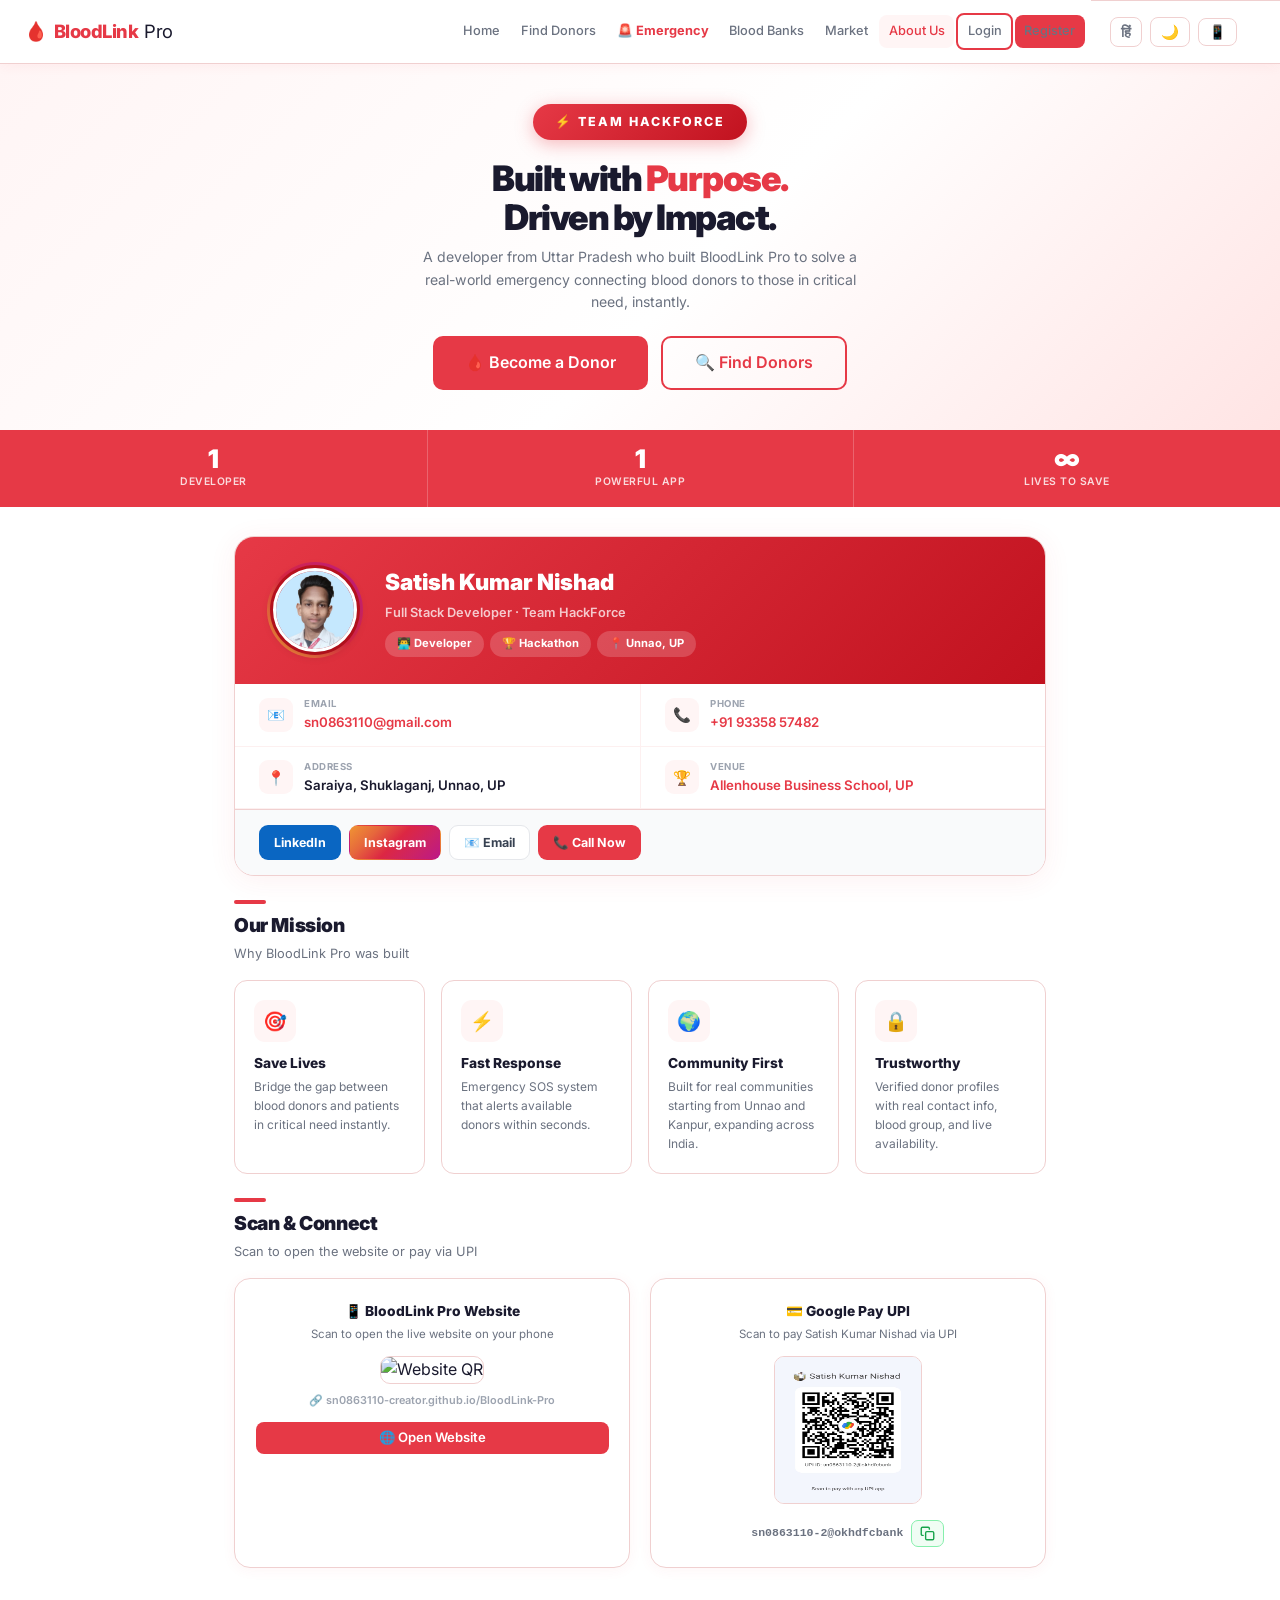
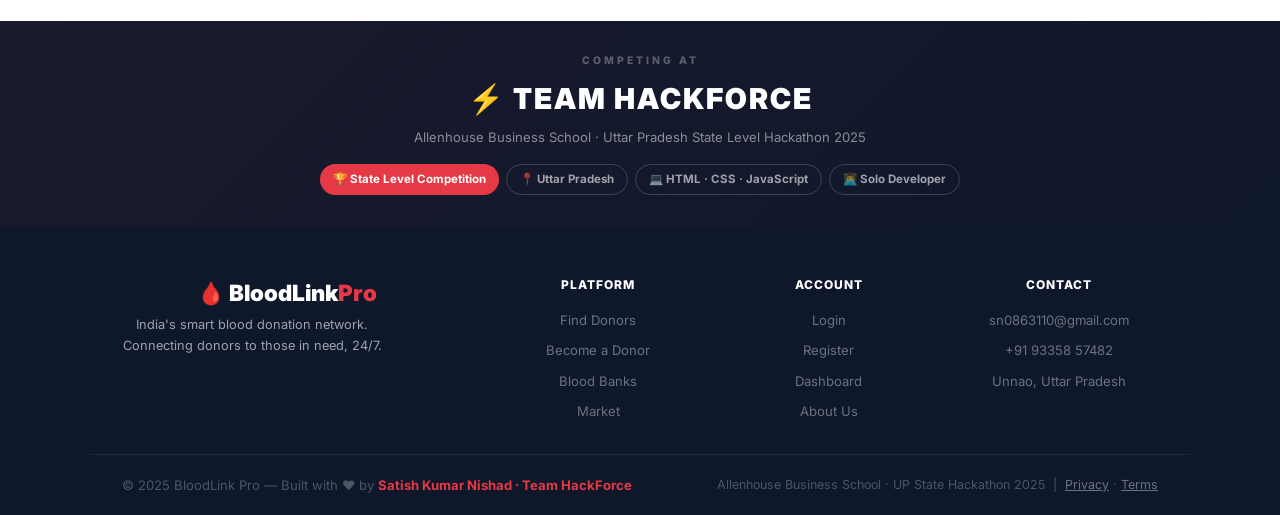
==== about.html @ 8fc10310 "Add files via upload" ====
﻿<!DOCTYPE html>
<html lang="en">
<head>
  <meta charset="UTF-8" />
  <meta name="viewport" content="width=device-width, initial-scale=1.0" />
  <title>About Us — BloodLink Pro | Team HackForce | Satish Kumar Nishad</title>
  <meta name="description" content="BloodLink Pro built by Satish Kumar Nishad, Team HackForce for Allenhouse Business School UP State Level Hackathon 2025. Blood donation app from Unnao, Uttar Pradesh." />
  <meta name="keywords" content="BloodLink Pro about, Satish Kumar Nishad, Team HackForce, Allenhouse hackathon, blood donation app UP, Unnao developer" />
  <meta name="robots" content="index, follow" />
  <link rel="canonical" href="https://sn0863110-creator.github.io/BloodLink-Pro/about.html" />
  <link rel="icon" href="data:image/svg+xml,<svg xmlns='http://www.w3.org/2000/svg' viewBox='0 0 100 100'><text y='.9em' font-size='90'>🩸</text></svg>" />
  <link rel="stylesheet" href="style.css" />
  <link rel="manifest" href="manifest.json" />
  <link rel="apple-touch-icon" href="icon-192.svg" />
  <meta name="theme-color" content="#e63946" />
  <meta name="apple-mobile-web-app-capable" content="yes" />
  <meta name="apple-mobile-web-app-status-bar-style" content="black-translucent" />
  <meta name="apple-mobile-web-app-title" content="BloodLink Pro" />
  <link href="https://fonts.googleapis.com/css2?family=Inter:wght@400;500;600;700;800;900&display=swap" rel="stylesheet" />
  <style>
    .ab-hero{background:linear-gradient(135deg,#fff5f5 0%,#fff 55%,#ffe4e4 100%);padding:2.5rem 2rem;text-align:center;}
    .hf-chip{display:inline-flex;align-items:center;gap:7px;background:linear-gradient(135deg,#e63946,#c1121f);color:#fff;padding:8px 22px;border-radius:30px;font-size:0.78rem;font-weight:800;letter-spacing:2px;text-transform:uppercase;margin-bottom:1.2rem;box-shadow:0 4px 18px rgba(230,57,70,0.35);}
    .ab-hero h1{font-size:2.2rem;font-weight:900;color:#1a1a2e;letter-spacing:-1.5px;line-height:1.1;margin-bottom:0.6rem;}
    .ab-hero h1 span{color:#e63946;}
    .ab-hero .sub{color:#6b7280;font-size:0.88rem;max-width:460px;margin:0 auto 1.4rem;line-height:1.6;}
    .hero-btns{display:flex;gap:0.8rem;justify-content:center;flex-wrap:wrap;}
    .stats-bar{background:#e63946;display:grid;grid-template-columns:repeat(3,1fr);}
    .sb-item{padding:1rem;text-align:center;color:#fff;}
    .sb-item .n{font-size:1.6rem;font-weight:900;line-height:1;}
    .sb-item .l{font-size:0.65rem;opacity:0.82;font-weight:600;margin-top:3px;text-transform:uppercase;letter-spacing:0.5px;}
    .sb-item+.sb-item{border-left:1px solid rgba(255,255,255,0.22);}
    .page-wrap{max-width:860px;margin:0 auto;padding:1.8rem 1.5rem;}
    .profile-card{background:#fff;border-radius:20px;border:1.5px solid #f0d0d0;box-shadow:0 4px 28px rgba(230,57,70,0.07);overflow:hidden;margin-bottom:1.5rem;}
    .pc-top{background:linear-gradient(135deg,#e63946,#c1121f);padding:1.6rem 2rem;display:flex;align-items:center;gap:1.4rem;flex-wrap:wrap;}
    .pc-avatar-wrap{position:relative;flex-shrink:0;cursor:pointer;width:96px;height:96px;display:flex;align-items:center;justify-content:center;}
    .insta-ring{position:absolute;inset:0;border-radius:50%;background:linear-gradient(45deg,#f09433,#e6683c,#dc2743,#cc2366,#bc1888);}
    .insta-ring-inner{position:absolute;inset:3px;border-radius:50%;background:#c1121f;}
    .pc-avatar-wrap:hover .insta-ring{animation:ring-spin 1.2s linear infinite;}
    @keyframes ring-spin{to{transform:rotate(360deg);}}
    .pc-avatar{width:84px;height:84px;border-radius:50%;overflow:hidden;border:3px solid #fff;background:rgba(255,255,255,0.2);box-shadow:0 2px 12px rgba(0,0,0,0.2);position:relative;z-index:1;}
    .pc-avatar img{width:100%;height:100%;object-fit:cover;object-position:top center;display:block;}
    .pc-init{width:100%;height:100%;display:flex;align-items:center;justify-content:center;font-size:2.2rem;font-weight:900;color:#e63946;background:#fff;}
    .pc-name{font-size:1.4rem;font-weight:900;color:#fff;margin-bottom:3px;}
    .pc-role{font-size:0.8rem;color:rgba(255,255,255,0.75);font-weight:600;margin-bottom:8px;}
    .pc-tags{display:flex;gap:6px;flex-wrap:wrap;}
    .pc-tag{background:rgba(255,255,255,0.18);color:#fff;padding:4px 12px;border-radius:20px;font-size:0.7rem;font-weight:700;}
    .contacts-grid{display:grid;grid-template-columns:1fr 1fr;}
    .ci{display:flex;align-items:center;gap:11px;padding:12px 1.5rem;border-bottom:1px solid #fdf0f0;}
    .ci:nth-child(even){border-left:1px solid #fdf0f0;}
    .ci-icon{width:34px;height:34px;border-radius:9px;background:#fff5f5;display:flex;align-items:center;justify-content:center;font-size:0.9rem;flex-shrink:0;}
    .ci .lbl{font-size:0.6rem;color:#9ca3af;font-weight:700;text-transform:uppercase;letter-spacing:0.5px;margin-bottom:1px;}
    .ci .val{font-size:0.83rem;color:#1a1a2e;font-weight:600;}
    .ci .val a{color:#e63946;text-decoration:none;}
    .social-row{padding:0.9rem 1.5rem;background:#f9fafb;border-top:1px solid #f0d0d0;display:flex;gap:8px;flex-wrap:wrap;align-items:center;}
    .sb{display:inline-flex;align-items:center;gap:6px;padding:7px 14px;border-radius:9px;font-size:0.78rem;font-weight:700;text-decoration:none;transition:0.18s;border:1.5px solid transparent;}
    .sb-li{background:#0a66c2;color:#fff;}.sb-ig{background:linear-gradient(135deg,#f09433,#e6683c,#dc2743,#cc2366,#bc1888);color:#fff;}
    .sb-em{background:#fff;color:#374151;border-color:#e5e7eb;}.sb-ph{background:#e63946;color:#fff;}
    .sec-head{margin-bottom:1rem;}.sec-head h2{font-size:1.2rem;font-weight:900;letter-spacing:-0.4px;margin-bottom:3px;}.sec-head p{font-size:0.8rem;color:#6b7280;}
    .red-bar{width:32px;height:4px;background:#e63946;border-radius:2px;margin-bottom:6px;}
    .mission-grid{display:grid;grid-template-columns:repeat(auto-fit,minmax(185px,1fr));gap:1rem;margin-bottom:1.5rem;}
    .mc{background:#fff;border-radius:13px;padding:1.2rem;border:1.5px solid #f0d0d0;transition:0.2s;}
    .mc:hover{border-color:#e63946;transform:translateY(-3px);box-shadow:0 6px 22px rgba(230,57,70,0.1);}
    .mc .mi{width:42px;height:42px;border-radius:11px;background:#fff5f5;display:flex;align-items:center;justify-content:center;font-size:1.2rem;margin-bottom:0.6rem;}
    .mc h3{font-size:0.86rem;font-weight:800;margin-bottom:3px;}.mc p{font-size:0.75rem;color:#6b7280;line-height:1.6;}
    .qr-grid{display:grid;grid-template-columns:1fr 1fr;gap:1.2rem;margin-bottom:1.5rem;}
    .qr-card{background:#fff;border-radius:16px;padding:1.3rem;border:1.5px solid #f0d0d0;text-align:center;box-shadow:0 2px 14px rgba(230,57,70,0.05);}
    .qr-card h3{font-size:0.86rem;font-weight:800;margin-bottom:3px;color:#1a1a2e;}.qr-card p{font-size:0.72rem;color:#6b7280;margin-bottom:0.8rem;}
    .qr-img{width:148px;height:148px;border-radius:10px;border:1px solid #f0d0d0;cursor:zoom-in;transition:transform 0.18s;}
    .qr-img:hover{transform:scale(1.06);}
    .qr-upi{margin-top:0.5rem;font-size:0.68rem;color:#9ca3af;font-weight:600;}
    .upi-copy-row{display:flex;align-items:center;gap:8px;justify-content:center;margin-top:8px;}
    .upi-id-text{font-size:0.72rem;color:#6b7280;font-weight:600;font-family:monospace;}
    .upi-copy-btn{display:inline-flex;align-items:center;justify-content:center;padding:5px 8px;background:#f0fdf4;border:1.5px solid #86efac;border-radius:7px;cursor:pointer;transition:0.18s;color:#16a34a;}
    .upi-copy-btn.copied{background:#dcfce7;border-color:#16a34a;}
    .hack-banner{background:linear-gradient(135deg,#1a1a2e,#0f172a);padding:2rem 1.5rem;text-align:center;}
    .hack-banner .hb-label{font-size:0.65rem;font-weight:800;letter-spacing:3px;color:rgba(255,255,255,0.3);text-transform:uppercase;margin-bottom:0.4rem;}
    .hack-banner h2{font-size:1.8rem;font-weight:900;color:#fff;letter-spacing:2px;margin-bottom:0.3rem;}
    .hack-banner .venue{font-size:0.82rem;color:rgba(255,255,255,0.5);margin-bottom:1rem;}
    .hack-pills{display:flex;gap:7px;justify-content:center;flex-wrap:wrap;}
    .hp{display:inline-flex;align-items:center;gap:5px;padding:5px 13px;border-radius:20px;font-size:0.72rem;font-weight:700;}
    .hp-red{background:#e63946;color:#fff;}.hp-out{background:transparent;color:rgba(255,255,255,0.6);border:1.5px solid rgba(255,255,255,0.18);}
    #story-viewer,#qr-viewer{position:fixed;inset:0;z-index:99999;background:rgba(0,0,0,0.94);display:none;flex-direction:column;align-items:center;justify-content:center;}
    #story-viewer.open,#qr-viewer.open{display:flex;animation:sv-in 0.22s ease;}
    @keyframes sv-in{from{opacity:0;transform:scale(0.9);}to{opacity:1;transform:scale(1);}}
    .sv-header{position:absolute;top:0;left:0;right:0;padding:14px 18px;display:flex;align-items:center;gap:10px;background:linear-gradient(to bottom,rgba(0,0,0,0.75),transparent);}
    .sv-prog-bar{position:absolute;top:0;left:0;right:0;height:3px;background:rgba(255,255,255,0.25);}
    .sv-prog-fill{height:100%;background:#fff;animation:sv-prog 5s linear forwards;}
    @keyframes sv-prog{from{width:0}to{width:100%}}
    .sv-mini-av{width:34px;height:34px;border-radius:50%;overflow:hidden;border:2px solid #fff;flex-shrink:0;}
    .sv-mini-av img{width:100%;height:100%;object-fit:cover;object-position:top center;}
    .sv-info .sv-uname{color:#fff;font-size:0.88rem;font-weight:700;}.sv-info .sv-time{color:rgba(255,255,255,0.5);font-size:0.7rem;}
    .sv-close{margin-left:auto;background:none;border:none;color:#fff;font-size:1.5rem;cursor:pointer;opacity:0.75;line-height:1;}
    .sv-photo{max-width:min(400px,88vw);max-height:70vh;border-radius:16px;object-fit:contain;box-shadow:0 20px 80px rgba(0,0,0,0.6);display:block;}
    .sv-footer{margin-top:14px;display:flex;gap:8px;flex-wrap:wrap;justify-content:center;}
    .sv-pill{background:rgba(255,255,255,0.1);color:#fff;padding:6px 14px;border-radius:20px;font-size:0.75rem;font-weight:600;border:1px solid rgba(255,255,255,0.18);}
    .qr-viewer-box{background:#fff;border-radius:20px;padding:1.6rem;text-align:center;box-shadow:0 20px 80px rgba(0,0,0,0.5);}
    .qr-viewer-box img{width:min(280px,80vw);height:min(280px,80vw);border-radius:12px;display:block;}
    .qr-viewer-title{font-size:0.95rem;font-weight:800;color:#1a1a2e;margin-bottom:0.9rem;}
    .qr-viewer-hint{color:rgba(255,255,255,0.4);font-size:0.75rem;margin-top:12px;}
    @media(max-width:580px){
      .ab-hero h1{font-size:1.7rem;}.contacts-grid{grid-template-columns:1fr;}.ci:nth-child(even){border-left:none;}
      .qr-grid{grid-template-columns:1fr;}.pc-top{flex-direction:column;text-align:center;}.pc-tags{justify-content:center;}
      .stats-bar{grid-template-columns:1fr;}.sb-item+.sb-item{border-left:none;border-top:1px solid rgba(255,255,255,0.2);}
      .page-wrap{padding:1.2rem 1rem;}
    }
  </style>
  <!-- Firebase Compat SDK -->
  <script src="https://www.gstatic.com/firebasejs/9.23.0/firebase-app-compat.js"></script>
  <script src="https://www.gstatic.com/firebasejs/9.23.0/firebase-auth-compat.js"></script>
  <script src="https://www.gstatic.com/firebasejs/9.23.0/firebase-firestore-compat.js"></script>
  <script src="firebase-config.js"></script>
</head>
<body data-page="about">
<nav class="navbar">
  <a href="index.html" class="nav-brand"><span class="drop-icon">🩸</span> BloodLink<span style="color:#1a1a2e;font-weight:400">Pro</span></a>
  <div class="nav-links" id="nav-links">
    <a href="index.html">Home</a><a href="search.html">Find Donors</a><a href="emergency.html" style="color:#e63946;font-weight:700;">🚨 Emergency</a><a href="banks.html">Blood Banks</a><a href="pricing.html">Market</a><a href="about.html" class="active">About Us</a>
    <span id="nav-user" style="display:none;"></span>
    <a href="dashboard.html" id="nav-dashboard" class="btn btn-ghost btn-sm" style="display:none;">Dashboard</a>
    <a href="profile.html" id="nav-profile" class="btn btn-ghost btn-sm" style="display:none;">👤 Profile</a>
    <a href="login.html" id="nav-login" class="btn btn-outline btn-sm">Login</a>
    <a href="register.html" id="nav-register" class="btn btn-primary btn-sm">Register</a>
    <button id="nav-logout" class="btn btn-ghost btn-sm" style="display:none;">Logout</button>
  </div>
  <div class="nav-util-row">
    <button id="lang-toggle" onclick="toggleLanguage()" title="Switch Language">हिं</button>
    <button id="dark-toggle" onclick="toggleDarkMode()" title="Dark Mode">🌙</button>
    <button onclick="showQRCode()" title="QR Code" class="nav-qr-btn">📱</button>
  </div>
  <button class="nav-toggle" id="nav-toggle" type="button" aria-label="Open navigation menu"><span></span><span></span><span></span></button>
</nav>
<div class="ab-hero">
  <div class="hf-chip">&#x26A1; TEAM HACKFORCE</div>
  <h1>Built with <span>Purpose.</span><br>Driven by Impact.</h1>
  <p class="sub">A developer from Uttar Pradesh who built BloodLink Pro to solve a real-world emergency connecting blood donors to those in critical need, instantly.</p>
  <div class="hero-btns">
    <a href="donor.html" class="btn btn-primary btn-lg">&#x1FA78; Become a Donor</a>
    <a href="search.html" class="btn btn-outline btn-lg">&#x1F50D; Find Donors</a>
  </div>
</div>
<div class="stats-bar">
  <div class="sb-item"><div class="n">1</div><div class="l">Developer</div></div>
  <div class="sb-item"><div class="n">1</div><div class="l">Powerful App</div></div>
  <div class="sb-item"><div class="n">&#x221E;</div><div class="l">Lives to Save</div></div>
</div>
<div class="page-wrap">
  <div class="profile-card">
    <div class="pc-top">
      <div class="pc-avatar-wrap" onclick="openStory()" title="Tap to view photo">
        <div class="insta-ring"><div class="insta-ring-inner"></div></div>
        <div class="pc-avatar">
          <img src="satish.jpg" alt="Satish" onerror="this.style.display='none';document.getElementById('pc-init').style.display='flex';" />
          <div class="pc-init" id="pc-init" style="display:none;">S</div>
        </div>
      </div>
      <div>
        <div class="pc-name">Satish Kumar Nishad</div>
        <div class="pc-role">Full Stack Developer &middot; Team HackForce</div>
        <div class="pc-tags">
          <span class="pc-tag">&#x1F468;&#x200D;&#x1F4BB; Developer</span>
          <span class="pc-tag">&#x1F3C6; Hackathon</span>
          <span class="pc-tag">&#x1F4CD; Unnao, UP</span>
        </div>
      </div>
    </div>
    <div class="contacts-grid">
      <div class="ci"><div class="ci-icon">&#x1F4E7;</div><div><div class="lbl">Email</div><div class="val"><a href="mailto:sn0863110@gmail.com">sn0863110@gmail.com</a></div></div></div>
      <div class="ci"><div class="ci-icon">&#x1F4DE;</div><div><div class="lbl">Phone</div><div class="val"><a href="tel:+919335857482">+91 93358 57482</a></div></div></div>
      <div class="ci"><div class="ci-icon">&#x1F4CD;</div><div><div class="lbl">Address</div><div class="val">Saraiya, Shuklaganj, Unnao, UP</div></div></div>
      <div class="ci"><div class="ci-icon">&#x1F3C6;</div><div><div class="lbl">Venue</div><div class="val" style="color:#e63946;">Allenhouse Business School, UP</div></div></div>
    </div>
    <div class="social-row">
      <a href="https://www.linkedin.com/in/satish-kumar-nishad-9b4685230" target="_blank" class="sb sb-li">LinkedIn</a>
      <a href="https://www.instagram.com/satish_mallah_?igsh=MWw1cjY4a3kxZWhkdA==" target="_blank" class="sb sb-ig">Instagram</a>
      <a href="mailto:sn0863110@gmail.com" class="sb sb-em">&#x1F4E7; Email</a>
      <a href="tel:+919335857482" class="sb sb-ph">&#x1F4DE; Call Now</a>
    </div>
  </div>
  <div class="sec-head"><div class="red-bar"></div><h2>Our Mission</h2><p>Why BloodLink Pro was built</p></div>
  <div class="mission-grid">
    <div class="mc"><div class="mi">&#x1F3AF;</div><h3>Save Lives</h3><p>Bridge the gap between blood donors and patients in critical need instantly.</p></div>
    <div class="mc"><div class="mi">&#x26A1;</div><h3>Fast Response</h3><p>Emergency SOS system that alerts available donors within seconds.</p></div>
    <div class="mc"><div class="mi">&#x1F30D;</div><h3>Community First</h3><p>Built for real communities starting from Unnao and Kanpur, expanding across India.</p></div>
    <div class="mc"><div class="mi">&#x1F512;</div><h3>Trustworthy</h3><p>Verified donor profiles with real contact info, blood group, and live availability.</p></div>
  </div>
  <div class="sec-head"><div class="red-bar"></div><h2>Scan &amp; Connect</h2><p>Scan to open the website or pay via UPI</p></div>
  <div class="qr-grid">
    <div class="qr-card">
      <h3>&#x1F4F1; BloodLink Pro Website</h3>
      <p>Scan to open the live website on your phone</p>
      <img class="qr-img" src="https://api.qrserver.com/v1/create-qr-code/?size=148x148&data=https%3A%2F%2Fsn0863110-creator.github.io%2FBloodLink-Pro%2F&color=e63946&bgcolor=ffffff&margin=8" alt="Website QR" onclick="openQR(this.src,'BloodLink Pro Website')" />
      <div class="qr-upi">&#x1F517; sn0863110-creator.github.io/BloodLink-Pro</div>
      <a href="https://sn0863110-creator.github.io/BloodLink-Pro/" target="_blank" class="btn btn-primary btn-sm" style="margin-top:0.8rem;display:block;text-align:center;">&#x1F310; Open Website</a>
    </div>
    <div class="qr-card">
      <h3>&#x1F4B3; Google Pay UPI</h3>
      <p>Scan to pay Satish Kumar Nishad via UPI</p>
      <img class="qr-img" src="gpay-qr.jpg" alt="Google Pay QR" id="gpay-qr" onclick="openQR(this.src,'Google Pay UPI')" onerror="this.src='https://api.qrserver.com/v1/create-qr-code/?size=148x148&data=upi%3A%2F%2Fpay%3Fpa%3Dsn0863110-2%40okhdfcbank%26pn%3DSatish%2BKumar%2BNishad%26cu%3DINR&color=000000&bgcolor=ffffff&margin=8';this.onerror=null;" />
      <div class="upi-copy-row">
        <span class="upi-id-text">sn0863110-2@okhdfcbank</span>
        <button class="upi-copy-btn" id="upi-copy-btn" onclick="copyUPI()" title="Copy UPI ID">
          <svg id="upi-icon-copy" width="15" height="15" viewBox="0 0 24 24" fill="none" stroke="currentColor" stroke-width="2.2" stroke-linecap="round" stroke-linejoin="round"><rect x="9" y="9" width="13" height="13" rx="2"/><path d="M5 15H4a2 2 0 01-2-2V4a2 2 0 012-2h9a2 2 0 012 2v1"/></svg>
          <svg id="upi-icon-check" width="15" height="15" viewBox="0 0 24 24" fill="none" stroke="#16a34a" stroke-width="2.5" stroke-linecap="round" stroke-linejoin="round" style="display:none;"><polyline points="20 6 9 17 4 12"/></svg>
        </button>
      </div>
    </div>
  </div>
</div>
<div class="hack-banner">
  <div class="hb-label">Competing at</div>
  <h2>&#x26A1; TEAM HACKFORCE</h2>
  <div class="venue">Allenhouse Business School &middot; Uttar Pradesh State Level Hackathon 2025</div>
  <div class="hack-pills">
    <span class="hp hp-red">&#x1F3C6; State Level Competition</span>
    <span class="hp hp-out">&#x1F4CD; Uttar Pradesh</span>
    <span class="hp hp-out">&#x1F4BB; HTML &middot; CSS &middot; JavaScript</span>
    <span class="hp hp-out">&#x1F468;&#x200D;&#x1F4BB; Solo Developer</span>
  </div>
</div>
<footer class="footer">
  <div class="footer-inner">
    <div class="footer-brand">
      <div style="font-size:1.4rem;font-weight:900;color:#fff;margin-bottom:0.3rem;">🩸 BloodLink<span style="color:#e63946;">Pro</span></div>
      <div style="font-size:0.8rem;color:#9ca3af;max-width:260px;line-height:1.6;">India's smart blood donation network. Connecting donors to those in need, 24/7.</div>
    </div>
    <div class="footer-links">
      <div class="fl-col">
        <div class="fl-head">Platform</div>
        <a href="search.html">Find Donors</a>
        <a href="donor.html">Become a Donor</a>
        <a href="banks.html">Blood Banks</a>
        <a href="pricing.html">Market</a>
      </div>
      <div class="fl-col">
        <div class="fl-head">Account</div>
        <a href="login.html">Login</a>
        <a href="register.html">Register</a>
        <a href="dashboard.html">Dashboard</a>
        <a href="about.html">About Us</a>
      </div>
      <div class="fl-col">
        <div class="fl-head">Contact</div>
        <a href="mailto:sn0863110@gmail.com">sn0863110@gmail.com</a>
        <a href="tel:+919335857482">+91 93358 57482</a>
        <span style="color:#6b7280;font-size:0.82rem;">Unnao, Uttar Pradesh</span>
      </div>
    </div>
  </div>
  <div class="footer-bottom">
    <span>© 2025 BloodLink Pro — Built with ❤️ by <strong style="color:#e63946;">Satish Kumar Nishad · Team HackForce</strong></span>
    <span style="color:#4b5563;font-size:0.78rem;">Allenhouse Business School · UP State Hackathon 2025 &nbsp;|&nbsp; <a href="privacy.html" style="color:#6b7280;">Privacy</a> · <a href="terms.html" style="color:#6b7280;">Terms</a></span>
  </div>
</footer>
<div id="qr-viewer" onclick="closeQR(event)">
  <div class="qr-viewer-box" onclick="event.stopPropagation()">
    <div style="display:flex;align-items:center;justify-content:space-between;margin-bottom:0.9rem;">
      <div class="qr-viewer-title" id="qr-viewer-title" style="margin:0;"></div>
      <button onclick="forceCloseQR()" style="background:none;border:none;font-size:1.4rem;cursor:pointer;color:#6b7280;line-height:1;padding:2px 8px;">&#x2715;</button>
    </div>
    <img id="qr-viewer-img" src="" alt="QR Code" />
  </div>
  <div class="qr-viewer-hint">Tap outside or press ESC to close</div>
</div>
<div id="story-viewer" onclick="closeStory(event)">
  <div class="sv-prog-bar"><div class="sv-prog-fill" id="sv-prog"></div></div>
  <div class="sv-header">
    <div class="sv-mini-av"><img src="satish.jpg" alt="S" /></div>
    <div class="sv-info"><div class="sv-uname">satish_mallah_</div><div class="sv-time">Satish Kumar Nishad &middot; Now</div></div>
    <button class="sv-close" onclick="forceCloseStory()">&#x2715;</button>
  </div>
  <img class="sv-photo" src="satish.jpg" alt="Satish Kumar Nishad" />
  <div class="sv-footer">
    <span class="sv-pill">&#x1F4CD; Unnao, UP</span>
    <span class="sv-pill">&#x1F3C6; Team HackForce</span>
    <span class="sv-pill">&#x1F468;&#x200D;&#x1F4BB; Full Stack Dev</span>
  </div>
</div>
<script src="script.js"></script>
<script>
  var svTimer;
  function openStory(){var sv=document.getElementById('story-viewer');sv.classList.add('open');document.body.style.overflow='hidden';var p=document.getElementById('sv-prog');p.style.animation='none';p.offsetHeight;p.style.animation='sv-prog 5s linear forwards';clearTimeout(svTimer);svTimer=setTimeout(forceCloseStory,5000);}
  function forceCloseStory(){document.getElementById('story-viewer').classList.remove('open');document.body.style.overflow='';clearTimeout(svTimer);}function closeStory(e){if(e&&e.target!==document.getElementById('story-viewer'))return;document.getElementById('story-viewer').classList.remove('open');document.body.style.overflow='';clearTimeout(svTimer);}
  function openQR(src,title){document.getElementById('qr-viewer-img').src=src;document.getElementById('qr-viewer-title').textContent=title;document.getElementById('qr-viewer').classList.add('open');document.body.style.overflow='hidden';}
  function forceCloseQR(){document.getElementById('qr-viewer').classList.remove('open');document.body.style.overflow='';}function closeQR(e){if(e&&e.target!==document.getElementById('qr-viewer'))return;document.getElementById('qr-viewer').classList.remove('open');document.body.style.overflow='';}
  function copyUPI(){navigator.clipboard.writeText('sn0863110-2@okhdfcbank').then(function(){var b=document.getElementById('upi-copy-btn'),ic=document.getElementById('upi-icon-copy'),ik=document.getElementById('upi-icon-check');b.classList.add('copied');ic.style.display='none';ik.style.display='inline';setTimeout(function(){b.classList.remove('copied');ic.style.display='inline';ik.style.display='none';},2000);});}
  document.addEventListener('keydown',function(e){if(e.key==='Escape'){forceCloseStory();forceCloseQR();}});
</script>
</body>
</html>
---- style.css ----
/* ===== BloodLink Pro - Main Stylesheet ===== */
:root {
  --primary: #e63946;
  --primary-dark: #c1121f;
  --primary-light: #ff6b6b;
  --bg: #fff;
  --bg-soft: #fff5f5;
  --bg-card: #ffffff;
  --text: #1a1a2e;
  --text-muted: #6b7280;
  --border: #f0d0d0;
  --shadow: 0 4px 24px rgba(230,57,70,0.08);
  --shadow-hover: 0 8px 32px rgba(230,57,70,0.18);
  --radius: 14px;
  --radius-sm: 8px;
  --transition: 0.22s cubic-bezier(.4,0,.2,1);
  --font: 'Inter', 'Segoe UI', sans-serif;
}

* { margin: 0; padding: 0; box-sizing: border-box; }

html {
  scroll-behavior: smooth;
  overflow-x: hidden;
}

body {
  font-family: var(--font);
  background: var(--bg);
  color: var(--text);
  line-height: 1.6;
  min-height: 100vh;
  overflow-x: hidden;
  width: 100%;
}

/* ===== NAVBAR ===== */
.navbar {
  position: sticky; top: 0; z-index: 1000;
  background: rgba(255,255,255,0.97);
  backdrop-filter: blur(12px);
  border-bottom: 1px solid var(--border);
  padding: 0 1.5rem;
  display: flex; align-items: center; gap: 0.4rem;
  height: 64px;
  box-shadow: 0 2px 12px rgba(230,57,70,0.06);
  width: 100%;
  max-width: 100vw;
}
.nav-brand {
  display: flex; align-items: center; gap: 6px;
  text-decoration: none;
  font-size: 1.15rem; font-weight: 800;
  color: var(--primary);
  letter-spacing: -0.5px;
  flex-shrink: 0;
  white-space: nowrap;
  margin-right: auto;
}
.nav-brand .drop-icon { font-size: 1.2rem; animation: pulse-drop 2s infinite; }
@keyframes pulse-drop {
  0%,100%{transform:scale(1);} 50%{transform:scale(1.15);}
}

/* Desktop nav links */
.nav-links {
  display: flex;
  align-items: center;
  gap: 0.1rem;
  flex-wrap: nowrap;
  flex-shrink: 1;
  min-width: 0;
}

/* Drawer header — hidden on desktop, shown only in mobile drawer */
.nav-drawer-header { display: none; }

.nav-links a {
  text-decoration: none; color: var(--text-muted);
  padding: 0.38rem 0.6rem; border-radius: 8px;
  font-size: 0.8rem; font-weight: 500;
  transition: var(--transition);
  white-space: nowrap;
  flex-shrink: 0;
}
.nav-links a:hover, .nav-links a.active { color: var(--primary); background: var(--bg-soft); }

/* Hide less important nav items on medium screens */
@media (max-width: 1024px) and (min-width: 769px) {
  .nav-links a[href="about.html"],
  .nav-links a[href="pricing.html"] {
    display: none;
  }
}
@media (max-width: 900px) and (min-width: 769px) {
  .nav-links a[href="banks.html"] {
    display: none;
  }
  #nav-profile { display: none !important; }
}
.btn { display: inline-flex; align-items: center; gap: 6px; padding: 0.5rem 1.3rem; border-radius: 8px; font-size: 0.9rem; font-weight: 600; cursor: pointer; border: none; transition: var(--transition); text-decoration: none; }
.btn-primary { background: var(--primary); color: #fff; }
.btn-primary:hover { background: var(--primary-dark); transform: translateY(-1px); box-shadow: 0 4px 16px rgba(230,57,70,0.3); }
.btn-outline { background: transparent; color: var(--primary); border: 2px solid var(--primary); }
.btn-outline:hover { background: var(--primary); color: #fff; }
.btn-ghost { background: transparent; color: var(--text-muted); }
.btn-ghost:hover { background: var(--bg-soft); color: var(--primary); }
.btn-danger { background: #dc2626; color: #fff; }
.btn-danger:hover { background: #b91c1c; }
.btn-lg { padding: 0.75rem 2rem; font-size: 1rem; border-radius: 10px; }
.btn-sm { padding: 0.35rem 0.9rem; font-size: 0.82rem; }

/* ===== EMERGENCY TICKER ===== */
.emergency-ticker {
  background: linear-gradient(90deg, #dc2626, #e63946);
  color: #fff; padding: 8px 0;
  overflow: hidden; white-space: nowrap;
  font-size: 0.82rem; font-weight: 600;
  letter-spacing: 0.3px;
}
.ticker-inner { display: inline-block; animation: ticker 28s linear infinite; }
@keyframes ticker { 0%{transform:translateX(100vw);} 100%{transform:translateX(-100%);} }

/* ===== HERO ===== */
.hero {
  background: linear-gradient(135deg, #fff5f5 0%, #fff 60%, #ffe4e4 100%);
  padding: 3.5rem 2rem 3rem;
  display: flex; align-items: center; justify-content: center;
  position: relative; overflow: hidden;
}
.hero::before {
  content: ''; position: absolute; top: -80px; right: -80px;
  width: 400px; height: 400px;
  background: radial-gradient(circle, rgba(230,57,70,0.08) 0%, transparent 70%);
  border-radius: 50%;
}
.hero-content { max-width: 1100px; width: 100%; display: grid; grid-template-columns: 1fr 1fr; gap: 3rem; align-items: center; }
.hero-badge {
  display: inline-flex; align-items: center; gap: 6px;
  background: rgba(230,57,70,0.1); color: var(--primary);
  padding: 6px 14px; border-radius: 20px; font-size: 0.8rem; font-weight: 700;
  margin-bottom: 1.2rem; letter-spacing: 0.5px;
}
.hero h1 { font-size: 3.2rem; font-weight: 900; line-height: 1.1; margin-bottom: 1.2rem; letter-spacing: -1.5px; }
.hero h1 span { color: var(--primary); }
.hero p { font-size: 1.1rem; color: var(--text-muted); margin-bottom: 2rem; max-width: 440px; }
.hero-actions { display: flex; gap: 1rem; flex-wrap: wrap; }
.hero-stats { display: flex; gap: 2rem; margin-top: 2.5rem; }
.hero-stat { text-align: center; }
.hero-stat .num { font-size: 2rem; font-weight: 900; color: var(--primary); }
.hero-stat .lbl { font-size: 0.78rem; color: var(--text-muted); font-weight: 500; }
.hero-visual { display: flex; flex-direction: column; align-items: center; gap: 1.5rem; }
.blood-drop-anim {
  width: 120px; height: 140px;
  background: linear-gradient(160deg, var(--primary-light), var(--primary));
  border-radius: 50% 50% 50% 50% / 60% 60% 40% 40%;
  transform: rotate(180deg);
  box-shadow: 0 8px 40px rgba(230,57,70,0.35);
  animation: float-drop 3s ease-in-out infinite;
  position: relative;
}
.blood-drop-anim::after {
  content: ''; position: absolute; top: 50%; left: 50%;
  transform: translate(-50%,-50%) rotate(180deg);
  }
@keyframes float-drop {
  0%,100%{transform:rotate(180deg) translateY(0);} 50%{transform:rotate(180deg) translateY(-12px);}
}
.blood-types-grid { display: flex; flex-wrap: wrap; gap: 8px; justify-content: center; }
.blood-badge {
  background: var(--primary); color: #fff;
  padding: 6px 14px; border-radius: 20px;
  font-size: 0.85rem; font-weight: 700;
  box-shadow: 0 2px 8px rgba(230,57,70,0.25);
  transition: var(--transition);
}
.blood-badge:hover { transform: scale(1.1); background: var(--primary-dark); }

/* ===== SECTIONS ===== */
.section { padding: 4rem 2rem; }
.section-center { text-align: center; }
.section-title { font-size: 2rem; font-weight: 800; margin-bottom: 0.5rem; letter-spacing: -0.5px; }
.section-sub { color: var(--text-muted); font-size: 1rem; margin-bottom: 2.5rem; }
.section-divider { width: 48px; height: 4px; background: var(--primary); border-radius: 2px; margin: 0.7rem auto 2rem; }
.container { max-width: 1100px; margin: 0 auto; }

/* ===== HOW IT WORKS ===== */
.how-grid { display: grid; grid-template-columns: repeat(auto-fit, minmax(200px, 1fr)); gap: 1.5rem; }
.how-card {
  background: var(--bg-card); border: 1px solid var(--border);
  border-radius: var(--radius); padding: 2rem 1.5rem;
  text-align: center; transition: var(--transition);
  box-shadow: var(--shadow);
}
.how-card:hover { transform: translateY(-4px); box-shadow: var(--shadow-hover); border-color: var(--primary-light); }
.how-icon { font-size: 2.2rem; margin-bottom: 1rem; }
.how-card h3 { font-size: 1rem; font-weight: 700; margin-bottom: 0.5rem; }
.how-card p { font-size: 0.85rem; color: var(--text-muted); }

/* ===== COMPATIBILITY TABLE ===== */
.compat-table-wrap { overflow-x: auto; border-radius: var(--radius); box-shadow: var(--shadow); }
.compat-table { width: 100%; border-collapse: collapse; background: var(--bg-card); }
.compat-table th { background: var(--primary); color: #fff; padding: 12px 18px; text-align: left; font-size: 0.88rem; font-weight: 700; }
.compat-table td { padding: 11px 18px; border-bottom: 1px solid var(--border); font-size: 0.88rem; }
.compat-table tr:last-child td { border-bottom: none; }
.compat-table tr:hover td { background: var(--bg-soft); }
.bg-pill { display: inline-block; background: var(--primary); color: #fff; padding: 3px 10px; border-radius: 12px; font-size: 0.78rem; font-weight: 700; }

/* ===== BLOOD BANKS ===== */
.banks-grid { display: grid; grid-template-columns: repeat(auto-fit, minmax(280px, 1fr)); gap: 1.5rem; }
.bank-card {
  background: var(--bg-card); border: 1px solid var(--border);
  border-radius: var(--radius); padding: 1.5rem;
  box-shadow: var(--shadow); transition: var(--transition);
}
.bank-card:hover { transform: translateY(-3px); box-shadow: var(--shadow-hover); }
.bank-card h3 { font-size: 1rem; font-weight: 700; margin-bottom: 0.5rem; color: var(--primary); }
.bank-meta { display: flex; flex-direction: column; gap: 4px; }
.bank-meta span { font-size: 0.82rem; color: var(--text-muted); display: flex; align-items: center; gap: 6px; }
.bank-status { display: inline-block; padding: 3px 10px; border-radius: 12px; font-size: 0.75rem; font-weight: 700; margin-top: 8px; }
.status-open { background: #dcfce7; color: #16a34a; }
.status-247 { background: #dbeafe; color: #1d4ed8; }

/* ===== FORMS ===== */
.form-page {
  min-height: 100vh; background: linear-gradient(135deg, #fff5f5 0%, #fff 100%);
  display: flex; align-items: center; justify-content: center; padding: 2rem;
}
.form-card {
  background: #fff; border-radius: 20px;
  box-shadow: 0 8px 48px rgba(230,57,70,0.12);
  padding: 2.5rem; width: 100%; max-width: 480px;
  border: 1px solid var(--border);
}
.form-card-wide { max-width: 640px; }
.form-header { text-align: center; margin-bottom: 2rem; }
.form-header .icon { font-size: 2.5rem; margin-bottom: 0.5rem; }
.form-header h2 { font-size: 1.6rem; font-weight: 800; }
.form-header p { color: var(--text-muted); font-size: 0.9rem; margin-top: 4px; }
.form-group { margin-bottom: 1.2rem; }
.form-group label { display: block; font-size: 0.85rem; font-weight: 600; margin-bottom: 6px; color: var(--text); }
.form-group input, .form-group select, .form-group textarea {
  width: 100%; padding: 0.7rem 1rem;
  border: 1.5px solid var(--border); border-radius: var(--radius-sm);
  font-size: 0.92rem; font-family: var(--font);
  background: #fafafa; color: var(--text);
  transition: var(--transition); outline: none;
}
.form-group input:focus, .form-group select:focus {
  border-color: var(--primary); background: #fff;
  box-shadow: 0 0 0 3px rgba(230,57,70,0.1);
}
.form-row { display: grid; grid-template-columns: 1fr 1fr; gap: 1rem; }
.form-divider { text-align: center; margin: 1rem 0; color: var(--text-muted); font-size: 0.85rem; position: relative; }
.form-divider::before, .form-divider::after {
  content: ''; position: absolute; top: 50%; width: 42%; height: 1px; background: var(--border);
}
.form-divider::before { left: 0; } .form-divider::after { right: 0; }
.form-footer { text-align: center; margin-top: 1.2rem; font-size: 0.88rem; color: var(--text-muted); }
.form-footer a { color: var(--primary); font-weight: 600; text-decoration: none; }
.role-tabs { display: flex; gap: 0; margin-bottom: 1.5rem; border-radius: 10px; overflow: hidden; border: 1.5px solid var(--border); }
.role-tab {
  flex: 1; padding: 0.65rem; text-align: center;
  cursor: pointer; font-size: 0.88rem; font-weight: 600;
  background: #fafafa; color: var(--text-muted);
  transition: var(--transition); border: none;
}
.role-tab.active { background: var(--primary); color: #fff; }
.error-msg { color: #dc2626; font-size: 0.82rem; margin-top: 4px; display: none; }
.error-msg.show { display: block; }
.success-banner {
  background: #dcfce7; border: 1px solid #86efac; color: #15803d;
  padding: 12px 16px; border-radius: 8px; font-size: 0.88rem;
  margin-bottom: 1rem; display: none;
}
.success-banner.show { display: block; }

/* ===== DASHBOARD ===== */
.dashboard { min-height: 100vh; background: #f9fafb; }
.dash-header {
  background: #fff; border-bottom: 1px solid var(--border);
  padding: 1.5rem 2rem; display: flex; align-items: center; justify-content: space-between;
}
.dash-header h1 { font-size: 1.4rem; font-weight: 800; }
.dash-header p { color: var(--text-muted); font-size: 0.88rem; }
.dash-body { padding: 2rem; max-width: 1200px; margin: 0 auto; }
.stats-grid { display: grid; grid-template-columns: repeat(auto-fit, minmax(200px, 1fr)); gap: 1.2rem; margin-bottom: 2rem; }
.stat-card {
  background: #fff; border-radius: var(--radius); padding: 1.5rem;
  box-shadow: var(--shadow); border: 1px solid var(--border);
  display: flex; align-items: center; gap: 1rem;
  transition: var(--transition);
}
.stat-card:hover { transform: translateY(-2px); box-shadow: var(--shadow-hover); }
.stat-icon { width: 52px; height: 52px; border-radius: 12px; display: flex; align-items: center; justify-content: center; font-size: 1.5rem; flex-shrink: 0; }
.stat-icon.red { background: rgba(230,57,70,0.1); }
.stat-icon.green { background: rgba(22,163,74,0.1); }
.stat-icon.blue { background: rgba(29,78,216,0.1); }
.stat-icon.orange { background: rgba(234,88,12,0.1); }
.stat-info .num { font-size: 1.8rem; font-weight: 900; color: var(--text); }
.stat-info .lbl { font-size: 0.8rem; color: var(--text-muted); font-weight: 500; }
.dash-grid { display: grid; grid-template-columns: 1fr 1fr; gap: 1.5rem; margin-bottom: 2rem; }
.dash-card { background: #fff; border-radius: var(--radius); padding: 1.5rem; box-shadow: var(--shadow); border: 1px solid var(--border); }
.dash-card h3 { font-size: 1rem; font-weight: 700; margin-bottom: 1rem; }
.chart-wrap { position: relative; height: 220px; }
.recent-list { display: flex; flex-direction: column; gap: 10px; }
.recent-item {
  display: flex; align-items: center; gap: 12px;
  padding: 10px; border-radius: 8px; background: var(--bg-soft);
}
.recent-avatar {
  width: 38px; height: 38px; border-radius: 50%;
  background: var(--primary); color: #fff;
  display: flex; align-items: center; justify-content: center;
  font-weight: 700; font-size: 0.9rem; flex-shrink: 0;
}
.recent-info .name { font-size: 0.9rem; font-weight: 600; }
.recent-info .meta { font-size: 0.78rem; color: var(--text-muted); }
.avail-dot { width: 8px; height: 8px; border-radius: 50%; margin-left: auto; flex-shrink: 0; }
.avail-dot.yes { background: #16a34a; }
.avail-dot.no { background: #9ca3af; }

/* ===== SEARCH PAGE ===== */
.search-page { min-height: 100vh; background: #f9fafb; padding: 2rem; }
.search-hero { background: linear-gradient(135deg, var(--primary), var(--primary-dark)); color: #fff; border-radius: 20px; padding: 2.5rem; margin-bottom: 2rem; text-align: center; }
.search-hero h1 { font-size: 2rem; font-weight: 900; margin-bottom: 0.5rem; }
.search-hero p { opacity: 0.85; font-size: 0.95rem; }
.search-box {
  background: #fff; border-radius: var(--radius); padding: 1.5rem;
  box-shadow: var(--shadow); border: 1px solid var(--border);
  margin-bottom: 2rem;
}
.search-filters { display: grid; grid-template-columns: 1fr 1fr auto; gap: 1rem; align-items: end; }
.results-header { display: flex; align-items: center; justify-content: space-between; margin-bottom: 1rem; }
.results-count { font-size: 0.9rem; color: var(--text-muted); }
.results-grid { display: grid; grid-template-columns: repeat(auto-fill, minmax(300px, 1fr)); gap: 1.2rem; }
.donor-card {
  background: #fff; border-radius: var(--radius); padding: 1.5rem;
  box-shadow: var(--shadow); border: 1px solid var(--border);
  transition: var(--transition); position: relative; overflow: hidden;
}
.donor-card:hover { transform: translateY(-3px); box-shadow: var(--shadow-hover); border-color: var(--primary-light); }
.donor-card.best-match { border-color: var(--primary); border-width: 2px; }
.best-badge {
  position: absolute; top: 12px; right: 12px;
  background: linear-gradient(135deg, #f59e0b, #d97706);
  color: #fff; padding: 3px 10px; border-radius: 12px;
  font-size: 0.72rem; font-weight: 700; letter-spacing: 0.3px;
}
.donor-top { display: flex; align-items: center; gap: 12px; margin-bottom: 1rem; }
.donor-avatar {
  width: 48px; height: 48px; border-radius: 50%;
  background: linear-gradient(135deg, var(--primary-light), var(--primary));
  color: #fff; display: flex; align-items: center; justify-content: center;
  font-weight: 800; font-size: 1.1rem; flex-shrink: 0;
}
.donor-name { font-size: 1rem; font-weight: 700; }
.donor-city { font-size: 0.82rem; color: var(--text-muted); }
.blood-group-tag {
  background: var(--primary); color: #fff;
  padding: 4px 12px; border-radius: 20px;
  font-size: 0.85rem; font-weight: 800;
  margin-left: auto;
}
.donor-details { display: flex; flex-direction: column; gap: 6px; margin-bottom: 1rem; }
.donor-detail { display: flex; align-items: center; gap: 8px; font-size: 0.83rem; color: var(--text-muted); }
.avail-tag { display: inline-flex; align-items: center; gap: 5px; padding: 4px 10px; border-radius: 12px; font-size: 0.78rem; font-weight: 600; }
.avail-tag.yes { background: #dcfce7; color: #16a34a; }
.avail-tag.no { background: #f3f4f6; color: #6b7280; }
.loading-state { text-align: center; padding: 3rem; }
.spinner { width: 40px; height: 40px; border: 3px solid var(--border); border-top-color: var(--primary); border-radius: 50%; animation: spin 0.8s linear infinite; margin: 0 auto 1rem; }
@keyframes spin { to { transform: rotate(360deg); } }
.empty-state { text-align: center; padding: 3rem; }
.empty-state .icon { font-size: 3rem; margin-bottom: 1rem; }
.empty-state h3 { font-size: 1.1rem; font-weight: 700; margin-bottom: 0.5rem; }
.empty-state p { color: var(--text-muted); font-size: 0.9rem; }

/* ===== EMERGENCY ===== */
.emergency-panel {
  background: linear-gradient(135deg, #fff5f5, #ffe4e4);
  border: 2px solid var(--primary); border-radius: var(--radius);
  padding: 2rem; margin-bottom: 2rem; text-align: center;
}
.emergency-panel h2 { font-size: 1.3rem; font-weight: 800; color: var(--primary); margin-bottom: 0.5rem; }
.emergency-panel p { color: var(--text-muted); font-size: 0.9rem; margin-bottom: 1.2rem; }
.sos-btn {
  background: linear-gradient(135deg, #dc2626, #b91c1c);
  color: #fff; border: none; padding: 1rem 2.5rem;
  border-radius: 50px; font-size: 1.1rem; font-weight: 800;
  cursor: pointer; transition: var(--transition);
  box-shadow: 0 4px 20px rgba(220,38,38,0.4);
  letter-spacing: 0.5px; display: inline-flex; align-items: center; gap: 10px;
}
.sos-btn:hover { transform: scale(1.04); box-shadow: 0 6px 28px rgba(220,38,38,0.5); }
.sos-btn.active { animation: sos-pulse 1s ease-in-out 3; }
@keyframes sos-pulse {
  0%,100%{transform:scale(1);} 50%{transform:scale(1.06);}
}
.sos-alert {
  background: #fef2f2; border: 1px solid #fca5a5; color: #dc2626;
  padding: 14px 18px; border-radius: 10px; margin-top: 1rem;
  font-size: 0.9rem; font-weight: 600; display: none;
}
.sos-alert.show { display: block; animation: fadeIn 0.3s ease; }

/* ===== TOAST ===== */
.toast-container { position: fixed; bottom: 24px; right: 24px; z-index: 9999; display: flex; flex-direction: column; gap: 10px; }
.toast {
  background: #1a1a2e; color: #fff;
  padding: 14px 20px; border-radius: 12px;
  font-size: 0.88rem; font-weight: 500;
  box-shadow: 0 8px 32px rgba(0,0,0,0.2);
  display: flex; align-items: center; gap: 10px;
  animation: slideUp 0.3s ease; min-width: 280px; max-width: 360px;
}
.toast.success { border-left: 4px solid #16a34a; }
.toast.error { border-left: 4px solid #dc2626; }
.toast.info { border-left: 4px solid #1d4ed8; }
.toast.warning { border-left: 4px solid #d97706; }
@keyframes slideUp { from{transform:translateY(20px);opacity:0;} to{transform:translateY(0);opacity:1;} }
@keyframes fadeIn { from{opacity:0;} to{opacity:1;} }

/* ===== LEGEND ===== */
.legend-item { display:flex; align-items:center; gap:6px; color:#6b7280; font-weight:600; }
.legend-dot { width:10px; height:10px; border-radius:50%; flex-shrink:0; }

/* ===== FOOTER ===== */
.footer {
  background: var(--text); color: #9ca3af;
  padding: 2rem; text-align: center; font-size: 0.85rem;
}
.footer strong { color: var(--primary); }

/* ===== NAV USER BADGE ===== */
#nav-user {
  display: none;
  align-items: center;
  gap: 4px;
  font-size: 0.78rem;
  font-weight: 600;
  color: var(--primary);
  padding: 0.28rem 0.6rem;
  background: var(--bg-soft);
  border-radius: 8px;
  border: 1px solid var(--border);
  max-width: 120px;
  overflow: hidden;
  white-space: nowrap;
  text-overflow: ellipsis;
  flex-shrink: 0;
  cursor: default;
}

/* ===== NAV UTILITY BUTTONS (Lang / Dark / QR) ===== */
#lang-toggle, #dark-toggle {
  background: none;
  border: 1.5px solid var(--border);
  border-radius: 8px;
  padding: 5px 10px;
  cursor: pointer;
  font-size: 0.9rem;
  color: var(--text-muted);
  font-family: var(--font);
  transition: var(--transition);
  white-space: nowrap;
  flex-shrink: 0;
}
#lang-toggle:hover, #dark-toggle:hover {
  background: var(--bg-soft);
  border-color: var(--primary);
  color: var(--primary);
}
.nav-qr-btn {
  background: none;
  border: 1.5px solid var(--border);
  border-radius: 8px;
  padding: 5px 10px;
  cursor: pointer;
  font-size: 1rem;
  color: var(--text-muted);
  font-family: var(--font);
  transition: var(--transition);
  flex-shrink: 0;
}
.nav-qr-btn:hover { background: var(--bg-soft); border-color: var(--primary); }
.nav-toggle {
  display: none;
  flex-direction: column;
  justify-content: center;
  align-items: center;
  gap: 5px;
  background: none;
  border: none;
  cursor: pointer;
  padding: 8px;
  border-radius: 8px;
  min-width: 44px;
  min-height: 44px;
  position: relative;
  z-index: 10002;
  flex-shrink: 0;
  -webkit-tap-highlight-color: transparent;
  touch-action: manipulation;
  user-select: none;
  -webkit-user-select: none;
}
.nav-toggle:hover { background: var(--bg-soft); }
.nav-toggle span {
  display: block;
  width: 22px;
  height: 2px;
  background: var(--text);
  border-radius: 2px;
  transition: transform 0.22s ease, opacity 0.22s ease;
  pointer-events: none;
}
.nav-toggle.open span:nth-child(1) { transform: translateY(7px) rotate(45deg); }
.nav-toggle.open span:nth-child(2) { opacity: 0; }
.nav-toggle.open span:nth-child(3) { transform: translateY(-7px) rotate(-45deg); }

/* ===== PROFILE AVAIL TOGGLE CARD ===== */
#avail-toggle-card[style*="display:flex"],
#avail-toggle-card[style*="display: flex"] {
  align-items: center;
  justify-content: space-between;
  gap: 1rem;
}

/* ===== MOBILE SCROLL FIX ===== */
@media (max-width: 768px) {
  .form-page {
    min-height: unset;
    padding-top: 1.5rem;
    padding-bottom: 2rem;
  }
  .search-page {
    min-height: unset;
  }
  /* Prevent horizontal overflow on all pages */
  .hero-content, .features-grid, .cta-inner {
    overflow-x: hidden;
  }
}
.drawer-overlay {
  position: fixed;
  inset: 0;
  background: rgba(0,0,0,0.5);
  z-index: 9998;
  opacity: 0;
  pointer-events: none;
  transition: opacity 0.28s ease;
  /* Use visibility instead of display:none so transition works */
  visibility: hidden;
}
.drawer-overlay.open {
  opacity: 1;
  pointer-events: all;
  visibility: visible;
}

/* ===== RESPONSIVE ===== */


/* ===== RESPONSIVE 768px ===== */
@media (max-width: 768px) {
  .nav-toggle { display: flex; }
  .navbar { padding: 0 1rem; height: 56px; }
  .nav-brand { font-size: 1.1rem; }
  .nav-brand .drop-icon { font-size: 1.2rem; }

  /* ── RIGHT SLIDE DRAWER ── */
  .nav-links {
    position: fixed;
    top: 0;
    right: 0;
    bottom: 0;
    width: min(82vw, 300px);
    background: var(--bg-card);
    flex-direction: column;
    align-items: stretch;
    padding: 0 0 80px 0;
    gap: 0;
    z-index: 9999;
    box-shadow: -6px 0 40px rgba(0,0,0,0.22);
    overflow-y: auto;
    overflow-x: hidden;
    /* Hidden by default — slide off screen to the right */
    transform: translateX(110%);
    transition: transform 0.28s cubic-bezier(0.4, 0, 0.2, 1);
    will-change: transform;
    -webkit-overflow-scrolling: touch;
    /* Always in DOM, controlled by transform */
    display: flex !important;
    visibility: visible !important;
    pointer-events: none;
  }
  .nav-links.open {
    transform: translateX(0) !important;
    pointer-events: all;
  }

  /* Drawer header */
  .nav-drawer-header {
    display: flex !important;
    align-items: center;
    gap: 8px;
    padding: 1rem 1.2rem;
    background: linear-gradient(135deg, #e63946, #c1121f);
    color: #fff;
    font-size: 1rem;
    font-weight: 800;
    letter-spacing: -0.3px;
    margin-bottom: 0.5rem;
    flex-shrink: 0;
    min-height: 60px;
  }
  .nav-drawer-header .close-btn {
    margin-left: auto;
    background: rgba(255,255,255,0.2);
    border: none;
    color: #fff;
    width: 34px;
    height: 34px;
    border-radius: 50%;
    font-size: 1.1rem;
    cursor: pointer;
    display: flex;
    align-items: center;
    justify-content: center;
    flex-shrink: 0;
    touch-action: manipulation;
    -webkit-tap-highlight-color: transparent;
  }

  /* All nav links full width */
  .nav-links a,
  .nav-links .btn {
    width: 100% !important;
    justify-content: flex-start !important;
    text-align: left !important;
    padding: 0.8rem 1.2rem !important;
    font-size: 0.92rem !important;
    border-radius: 0 !important;
    margin: 0 !important;
    box-sizing: border-box !important;
    display: flex !important;
    align-items: center !important;
    border-bottom: 1px solid var(--border) !important;
    border-left: none !important;
    border-right: none !important;
    border-top: none !important;
    color: var(--text) !important;
    background: transparent !important;
    min-height: 48px;
  }
  .nav-links a:hover,
  .nav-links a.active {
    background: var(--bg-soft) !important;
    color: var(--primary) !important;
    border-left: 3px solid var(--primary) !important;
    padding-left: calc(1.2rem - 3px) !important;
  }
  /* Emergency link stays red */
  .nav-links a[style*="color:#e63946"],
  .nav-links a[style*="color: #e63946"] {
    color: #e63946 !important;
  }

  /* Logout button */
  .nav-links button#nav-logout {
    width: 100% !important;
    justify-content: flex-start !important;
    text-align: left !important;
    padding: 0.8rem 1.2rem !important;
    font-size: 0.92rem !important;
    border-radius: 0 !important;
    margin: 0 !important;
    border-bottom: 1px solid var(--border) !important;
    border-left: none !important;
    border-right: none !important;
    border-top: none !important;
    background: transparent !important;
    color: #e63946 !important;
    min-height: 48px;
  }

  /* User badge in drawer */
  #nav-user {
    width: 100% !important;
    max-width: 100% !important;
    text-align: left !important;
    justify-content: flex-start !important;
    padding: 0.8rem 1.2rem !important;
    font-size: 0.88rem !important;
    border-radius: 0 !important;
    display: flex !important;
    border-bottom: 1px solid var(--border) !important;
    background: var(--bg-soft) !important;
    min-height: 48px;
  }

  /* Utility row — inside drawer on mobile */
  .nav-util-row {
    padding: 1rem 1.2rem;
    border-top: 1px solid var(--border);
    gap: 8px !important;
    flex-wrap: wrap;
    display: flex !important;
    width: 100%;
    background: var(--bg-card);
    margin-top: auto;
  }
  .nav-util-row button {
    flex: 1 !important;
    min-width: 70px !important;
    padding: 0.6rem 0.5rem !important;
    font-size: 0.82rem !important;
    border-radius: 8px !important;
    background: var(--bg-soft) !important;
    border: 1.5px solid var(--border) !important;
    justify-content: center !important;
    display: flex !important;
    align-items: center !important;
    touch-action: manipulation;
    -webkit-tap-highlight-color: transparent;
  }

  /* Hero */
  .hero { padding: 2rem 1rem; overflow: hidden; }
  .hero-content { grid-template-columns: 1fr; gap: 1.5rem; text-align: center; }
  .hero h1 { font-size: 2rem; }
  .hero p { font-size: 0.95rem; }
  .hero-visual { display: none; }
  .hero-actions { justify-content: center; }
  .hero-stats { justify-content: center; gap: 1.5rem; }

  /* Sections */
  .section { padding: 2rem 1rem; }
  .section-title { font-size: 1.6rem; }
  .container { padding: 0 0.5rem; }
  .btn-lg { padding: 0.65rem 1.4rem; font-size: 0.92rem; }

  /* Search */
  .search-filters { grid-template-columns: 1fr; }
  .search-page { padding: 0.8rem; min-height: unset; }
  .search-hero { padding: 1.2rem 1rem; border-radius: 12px; }
  .search-hero h1 { font-size: 1.4rem; }

  /* Forms */
  .form-row { grid-template-columns: 1fr; }
  .form-page { padding: 0.8rem; align-items: flex-start; padding-top: 1.2rem; min-height: unset; }
  .form-card { padding: 1.4rem 1.2rem; }

  /* Dashboard */
  .dash-grid { grid-template-columns: 1fr; }
  .dash-body { padding: 0.8rem; }
  .dash-header { padding: 1rem; flex-direction: column; align-items: flex-start; gap: 0.5rem; }

  /* Banks */
  .banks-grid { grid-template-columns: 1fr; }
}

/* ===== RESPONSIVE 480px ===== */
@media (max-width: 480px) {
  .stats-grid { grid-template-columns: 1fr 1fr; }
  .results-grid { grid-template-columns: 1fr; }
  .banks-grid { grid-template-columns: 1fr; }
  .hero h1 { font-size: 1.7rem; }
  .hero p { font-size: 0.88rem; margin-bottom: 1.2rem; }
  .how-grid { grid-template-columns: 1fr; }
  .hero-stats { flex-wrap: wrap; gap: 1rem; }
  .hero-stat .num { font-size: 1.5rem; }
  .toast { min-width: unset; max-width: 90vw; font-size: 0.82rem; }
  .toast-container { right: 5vw; left: 5vw; bottom: 16px; }
  .btn-lg { padding: 0.6rem 1.2rem; font-size: 0.9rem; }
  .section { padding: 1.5rem 0.8rem; }
  .section-title { font-size: 1.3rem; }
  .form-card { padding: 1.2rem 1rem; }
  .search-hero h1 { font-size: 1.2rem; }
  .dash-header h1 { font-size: 1.2rem; }
  .hero { padding: 1.5rem 1rem; }
  .section-center { padding: 0; }
  .compat-table th, .compat-table td { padding: 8px 10px; font-size: 0.78rem; }
  .donor-card { padding: 1.1rem; }
  .stat-card { padding: 1rem; }
  .stat-icon { width: 42px; height: 42px; font-size: 1.2rem; }
  .stat-info .num { font-size: 1.5rem; }
  /* Dashboard header buttons wrap */
  .dash-header > div:last-child { width: 100%; display: flex; gap: 0.5rem; flex-wrap: wrap; }
  .dash-header > div:last-child .btn { flex: 1; justify-content: center; min-width: 120px; }
}


/* ===== HERO ENHANCEMENTS ===== */
.hero { padding: 4rem 2rem 3.5rem; }
.hero-text { max-width: 560px; }
.hero h1 { font-size: 3.4rem; font-weight: 900; line-height: 1.08; margin-bottom: 1.2rem; letter-spacing: -2px; }
.hero-trust { display: flex; gap: 1.2rem; flex-wrap: wrap; margin: 1.2rem 0 2rem; }
.trust-item { font-size: 0.82rem; font-weight: 600; color: var(--text-muted); display: flex; align-items: center; gap: 4px; }

.hero-card-float {
  background: #fff; border-radius: 20px;
  padding: 1.5rem; box-shadow: 0 12px 48px rgba(230,57,70,0.14);
  border: 1.5px solid var(--border); width: 100%; max-width: 340px;
}
.hcf-top { display: flex; align-items: center; gap: 12px; }
.hcf-drop { font-size: 2rem; width: 48px; height: 48px; background: #fff5f5; border-radius: 12px; display: flex; align-items: center; justify-content: center; flex-shrink: 0; }

.hero-notif {
  display: flex; align-items: center; gap: 10px;
  background: #fff; border-radius: 12px; padding: 10px 14px;
  box-shadow: 0 4px 20px rgba(0,0,0,0.1); border: 1px solid #f0f0f0;
  margin-top: 1rem; width: 100%; max-width: 340px;
  animation: notif-slide 0.5s ease 1s both;
}
@keyframes notif-slide { from{opacity:0;transform:translateY(10px);} to{opacity:1;transform:translateY(0);} }

/* ===== STATS BAR ===== */
.stats-bar-section {
  background: #1a1a2e; padding: 1.2rem 2rem;
}
.stats-bar-inner {
  max-width: 900px; margin: 0 auto;
  display: flex; align-items: center; justify-content: center; gap: 0; flex-wrap: wrap;
}
.sbs-item { display: flex; flex-direction: column; align-items: center; padding: 0.5rem 2.5rem; }
.sbs-num { font-size: 1.6rem; font-weight: 900; color: #e63946; line-height: 1; }
.sbs-lbl { font-size: 0.7rem; color: rgba(255,255,255,0.5); font-weight: 600; text-transform: uppercase; letter-spacing: 0.5px; margin-top: 3px; }
.sbs-div { width: 1px; height: 40px; background: rgba(255,255,255,0.1); }

/* ===== SECTION LABEL ===== */
.section-label {
  display: inline-block; font-size: 0.72rem; font-weight: 800;
  letter-spacing: 2px; text-transform: uppercase; color: var(--primary);
  background: rgba(230,57,70,0.08); padding: 4px 14px; border-radius: 20px;
  margin-bottom: 0.8rem;
}

/* ===== HOW IT WORKS ENHANCED ===== */
.how-step {
  font-size: 0.65rem; font-weight: 900; letter-spacing: 1px;
  color: var(--primary); background: rgba(230,57,70,0.08);
  padding: 3px 10px; border-radius: 20px; display: inline-block;
  margin-bottom: 0.8rem;
}

/* ===== FEATURES SECTION ===== */
.features-grid {
  display: grid; grid-template-columns: 1fr 1fr; gap: 4rem; align-items: center;
}
.feature-list { display: flex; flex-direction: column; gap: 1rem; }
.feature-item { display: flex; align-items: flex-start; gap: 12px; }
.fi-icon {
  width: 40px; height: 40px; border-radius: 10px; background: #fff5f5;
  display: flex; align-items: center; justify-content: center;
  font-size: 1.1rem; flex-shrink: 0; margin-top: 2px;
}
.feature-item strong { font-size: 0.9rem; font-weight: 700; display: block; margin-bottom: 2px; }
.feature-item p { font-size: 0.8rem; color: var(--text-muted); margin: 0; line-height: 1.5; }

.features-visual { display: flex; justify-content: center; }
.fv-card {
  background: #fff; border-radius: 20px; padding: 1.5rem;
  box-shadow: 0 12px 48px rgba(230,57,70,0.12);
  border: 1.5px solid var(--border); width: 100%; max-width: 320px;
}

/* ===== CTA SECTION ===== */
.cta-section {
  background: linear-gradient(135deg, #e63946, #c1121f);
  padding: 4rem 2rem;
}
.cta-inner {
  display: flex; align-items: center; justify-content: space-between;
  gap: 2rem; flex-wrap: wrap;
}
.cta-inner h2 { font-size: 1.8rem; font-weight: 900; color: #fff; margin-bottom: 0.5rem; }
.cta-inner p { color: rgba(255,255,255,0.8); font-size: 0.95rem; max-width: 420px; }
.cta-btns { display: flex; gap: 1rem; flex-wrap: wrap; flex-shrink: 0; }

/* ===== FOOTER ENHANCED ===== */
.footer { background: #0f172a; padding: 0; }
.footer-inner {
  max-width: 1100px; margin: 0 auto;
  display: grid; grid-template-columns: 1fr 2fr;
  gap: 3rem; padding: 3rem 2rem 2rem;
}
.footer-links { display: grid; grid-template-columns: repeat(3, 1fr); gap: 2rem; }
.fl-col { display: flex; flex-direction: column; gap: 0.6rem; }
.fl-head { font-size: 0.75rem; font-weight: 800; text-transform: uppercase; letter-spacing: 1px; color: #fff; margin-bottom: 0.4rem; }
.fl-col a { font-size: 0.82rem; color: #6b7280; text-decoration: none; transition: 0.2s; }
.fl-col a:hover { color: #e63946; }
.footer-bottom {
  border-top: 1px solid #1e293b; padding: 1.2rem 2rem;
  display: flex; align-items: center; justify-content: space-between;
  flex-wrap: wrap; gap: 0.5rem; font-size: 0.82rem; color: #4b5563;
  max-width: 1100px; margin: 0 auto;
}

/* ===== RESPONSIVE ADDITIONS ===== */
@media (max-width: 900px) {
  .features-grid { grid-template-columns: 1fr; gap: 2rem; }
  .features-visual { display: none; }
  .footer-inner { grid-template-columns: 1fr; gap: 2rem; }
  .footer-links { grid-template-columns: repeat(2, 1fr); }
  .cta-inner { flex-direction: column; text-align: center; }
  .cta-btns { justify-content: center; }
}
@media (max-width: 768px) {
  .hero h1 { font-size: 2.2rem; letter-spacing: -1px; }
  .hero-card-float, .hero-notif { display: none; }
  .stats-bar-inner { gap: 0; }
  .sbs-item { padding: 0.5rem 1.2rem; }
  .footer-links { grid-template-columns: 1fr 1fr; }
  .footer-bottom { flex-direction: column; text-align: center; }
}
@media (max-width: 480px) {
  .hero h1 { font-size: 1.8rem; }
  .hero-trust { gap: 0.8rem; }
  .sbs-div { display: none; }
  .stats-bar-inner { justify-content: space-around; }
  .footer-links { grid-template-columns: 1fr; }
}

/* ===== DONOR CTA BUTTONS ===== */
.donor-cta-call {
  flex:1; display:flex; align-items:center; justify-content:center; gap:6px;
  background:#e63946; color:#fff; border-radius:8px; padding:8px;
  font-size:0.82rem; font-weight:700; text-decoration:none; transition:0.18s;
}
.donor-cta-call:hover { background:#c1121f; }
.donor-cta-wa {
  flex:1; display:flex; align-items:center; justify-content:center; gap:6px;
  background:#25d366; color:#fff; border-radius:8px; padding:8px;
  font-size:0.82rem; font-weight:700; text-decoration:none; transition:0.18s;
}
.donor-cta-wa:hover { background:#128c7e; }

/* ===== MODAL MOBILE FIX ===== */
@media (max-width: 480px) {
  .modal-box { max-width: 90vw; padding: 1.2rem; }
}

/* ===== DARK MODE ===== */
body.dark-mode {
  --bg: #0f172a;
  --bg-soft: #1e293b;
  --bg-card: #1e293b;
  --text: #f1f5f9;
  --text-muted: #94a3b8;
  --border: #334155;
  --shadow: 0 4px 24px rgba(0,0,0,0.4);
  --shadow-hover: 0 8px 32px rgba(0,0,0,0.5);
}
body.dark-mode .navbar {
  background: rgba(15,23,42,0.97);
  border-bottom-color: #334155;
}
body.dark-mode .form-card,
body.dark-mode .dash-card,
body.dark-mode .stat-card,
body.dark-mode .donor-card,
body.dark-mode .bank-card,
body.dark-mode .how-card,
body.dark-mode .fv-card {
  background: #1e293b;
  border-color: #334155;
  color: #f1f5f9;
}
body.dark-mode input,
body.dark-mode select,
body.dark-mode textarea {
  background: #0f172a;
  border-color: #334155;
  color: #f1f5f9;
}
body.dark-mode input::placeholder { color: #64748b; }
body.dark-mode .hero { background: linear-gradient(135deg,#0f172a 0%,#1e293b 100%); }
body.dark-mode .footer { background: #020617; }
body.dark-mode .search-box,
body.dark-mode .search-page { background: #0f172a; }
body.dark-mode .dashboard { background: #0f172a; }
body.dark-mode .dash-body { background: #0f172a; }
body.dark-mode .recent-list { background: #1e293b; }
body.dark-mode .empty-state { background: #1e293b; color: #94a3b8; }
body.dark-mode .form-page { background: #0f172a; }
body.dark-mode .nav-links a { color: #94a3b8; }
body.dark-mode .nav-links a:hover,
body.dark-mode .nav-links a.active { background: #1e293b; color: #e63946; }
body.dark-mode .blood-badge { background: #7f1d1d; color: #fca5a5; }
body.dark-mode .avail-tag.yes { background: #14532d; color: #86efac; }
body.dark-mode .avail-tag.no  { background: #1e293b; color: #64748b; }
body.dark-mode .stats-bar-section { background: #1e293b; }
/* Only apply dark bg to plain sections, not emergency/cta panels */
body.dark-mode .section:not(.cta-section):not([style*="background:#fff5f5"]):not([style*="background:linear-gradient"]) { background: #0f172a; }
body.dark-mode .emergency-panel { background: linear-gradient(135deg,#1a0a0a,#2d0f0f); border-color: #7f1d1d; }
body.dark-mode .cta-section { background: linear-gradient(135deg,#7f1d1d,#991b1b); }

body.dark-mode #nav-user {
  background: #1e293b;
  border-color: #334155;
  color: #f87171;
}

/* ===== DARK MODE NAV LINKS MOBILE ===== */
@media (max-width: 768px) {
  body.dark-mode .nav-links {
    background: #0f172a;
  }
  body.dark-mode .nav-links a,
  body.dark-mode .nav-links button:not(#lang-toggle):not(#dark-toggle):not(.nav-qr-btn):not(.close-btn) {
    color: #e2e8f0 !important;
    border-bottom-color: #334155 !important;
  }
  body.dark-mode .nav-links a:hover,
  body.dark-mode .nav-links a.active {
    background: #1e293b !important;
    color: #f87171 !important;
  }
}
body.dark-mode .nav-drawer-header {
  background: linear-gradient(135deg, #7f1d1d, #991b1b);
}
body.dark-mode .nav-util-row button {
  background: #1e293b !important;
  border-color: #334155 !important;
  color: #94a3b8 !important;
}


/* ===== NAV UTILITY ROW (desktop: inline after nav-links, mobile: inside drawer via JS) ===== */
.nav-util-row {
  display: flex;
  align-items: center;
  gap: 4px;
  flex-shrink: 0;
  margin-left: 4px;
}
/* On mobile, hide the original position — JS moves it inside drawer */
@media (max-width: 768px) {
  .navbar > .nav-util-row {
    display: none !important;
  }
}
.nav-util-row button {
  background: none;
  border: 1.5px solid var(--border);
  border-radius: 8px;
  padding: 5px 10px;
  cursor: pointer;
  font-size: 0.85rem;
  font-weight: 700;
  color: var(--text-muted);
  font-family: var(--font);
  transition: var(--transition);
  white-space: nowrap;
}
.nav-util-row button:hover {
  background: var(--bg-soft);
  border-color: var(--primary);
  color: var(--primary);
}

/* ===== QR MODAL ===== */
#qr-modal-overlay {
  position: fixed; inset: 0; background: rgba(0,0,0,0.6);
  z-index: 9999; display: none; align-items: center; justify-content: center;
}
#qr-modal-overlay.open { display: flex; }
#qr-modal-box {
  background: var(--bg-card);
  border-radius: 20px; padding: 2rem; text-align: center;
  max-width: 320px; width: 90%;
  box-shadow: 0 16px 60px rgba(0,0,0,0.3);
}
#qr-modal-box h3 { font-size: 1.1rem; font-weight: 800; margin-bottom: 0.5rem; color: var(--text); }
#qr-modal-box p  { font-size: 0.8rem; color: var(--text-muted); margin-bottom: 1rem; }
#qr-canvas { border-radius: 12px; border: 3px solid var(--border); }

/* ===== DARK MODE ADDITIONAL FIXES ===== */
body.dark-mode .tx-item {
  background: #1e293b;
  border-color: #334155;
}
body.dark-mode .modal-box {
  background: #1e293b;
  color: #f1f5f9;
}
body.dark-mode .blood-unit-card {
  background: #1e293b;
  border-color: #334155;
}
body.dark-mode .profit-card {
  background: linear-gradient(135deg, #0f172a, #1e293b);
}
body.dark-mode .pricing-hero {
  background: linear-gradient(135deg, #7f1d1d, #991b1b);
}
body.dark-mode .bank-card h3 { color: #f87171; }
body.dark-mode .form-group label { color: #e2e8f0; }
body.dark-mode .role-tab { background: #1e293b; color: #94a3b8; border-color: #334155; }
body.dark-mode .role-tab.active { background: #e63946; color: #fff; }
body.dark-mode .city-tab { background: #1e293b; color: #94a3b8; border-color: #334155; }
body.dark-mode .city-tab.active, body.dark-mode .city-tab:hover { background: #e63946; color: #fff; border-color: #e63946; }
body.dark-mode #map, body.dark-mode #donor-map { filter: brightness(0.85) saturate(0.9); }

/* ===== PRINT STYLES ===== */
@media print {
  .navbar, .emergency-ticker, .nav-toggle, .sos-btn, footer { display: none !important; }
  body { background: #fff !important; color: #000 !important; }
}

/* ===== FOCUS ACCESSIBILITY ===== */
a:focus-visible, button:focus-visible, input:focus-visible, select:focus-visible {
  outline: 2px solid var(--primary);
  outline-offset: 2px;
}

/* ===== SMOOTH SCROLL OFFSET FOR STICKY NAV ===== */
html { scroll-padding-top: 70px; }

/* ===== SKELETON LOADING ANIMATIONS ===== */
.skeleton {
  background: linear-gradient(90deg, #f0f0f0 25%, #e0e0e0 50%, #f0f0f0 75%);
  background-size: 200% 100%;
  animation: skeleton-shimmer 1.4s infinite;
  border-radius: 6px;
}
@keyframes skeleton-shimmer {
  0% { background-position: 200% 0; }
  100% { background-position: -200% 0; }
}
body.dark-mode .skeleton {
  background: linear-gradient(90deg, #1e293b 25%, #334155 50%, #1e293b 75%);
  background-size: 200% 100%;
  animation: skeleton-shimmer 1.4s infinite;
}

/* Skeleton donor card */
.skeleton-card {
  background: #fff;
  border-radius: var(--radius);
  padding: 1.5rem;
  box-shadow: var(--shadow);
  border: 1px solid var(--border);
}
body.dark-mode .skeleton-card { background: #1e293b; border-color: #334155; }

.skeleton-avatar { width: 48px; height: 48px; border-radius: 50%; }
.skeleton-line { height: 14px; margin-bottom: 8px; }
.skeleton-line.short { width: 40%; }
.skeleton-line.medium { width: 65%; }
.skeleton-line.long { width: 90%; }
.skeleton-btn { height: 36px; border-radius: 8px; margin-top: 12px; }

/* ===== LEGAL PAGES DARK MODE ===== */
body.dark-mode .legal-toc { background: #1e293b; border-color: #334155; }
body.dark-mode .legal-highlight { background: #1a0a0a; border-left-color: #e63946; color: #f1f5f9; }
body.dark-mode .legal-highlight.warning { background: #1c1500; border-left-color: #f59e0b; }
body.dark-mode .legal-updated { background: #0f2a1a; border-color: #166534; color: #86efac; }
body.dark-mode .legal-section h2 { color: #f87171; border-bottom-color: #334155; }
body.dark-mode .legal-section p,
body.dark-mode .legal-section li { color: #94a3b8; }
body.dark-mode .legal-section strong { color: #f1f5f9; }
body.dark-mode .legal-hero { background: linear-gradient(135deg, #0f172a, #1e1b4b); }
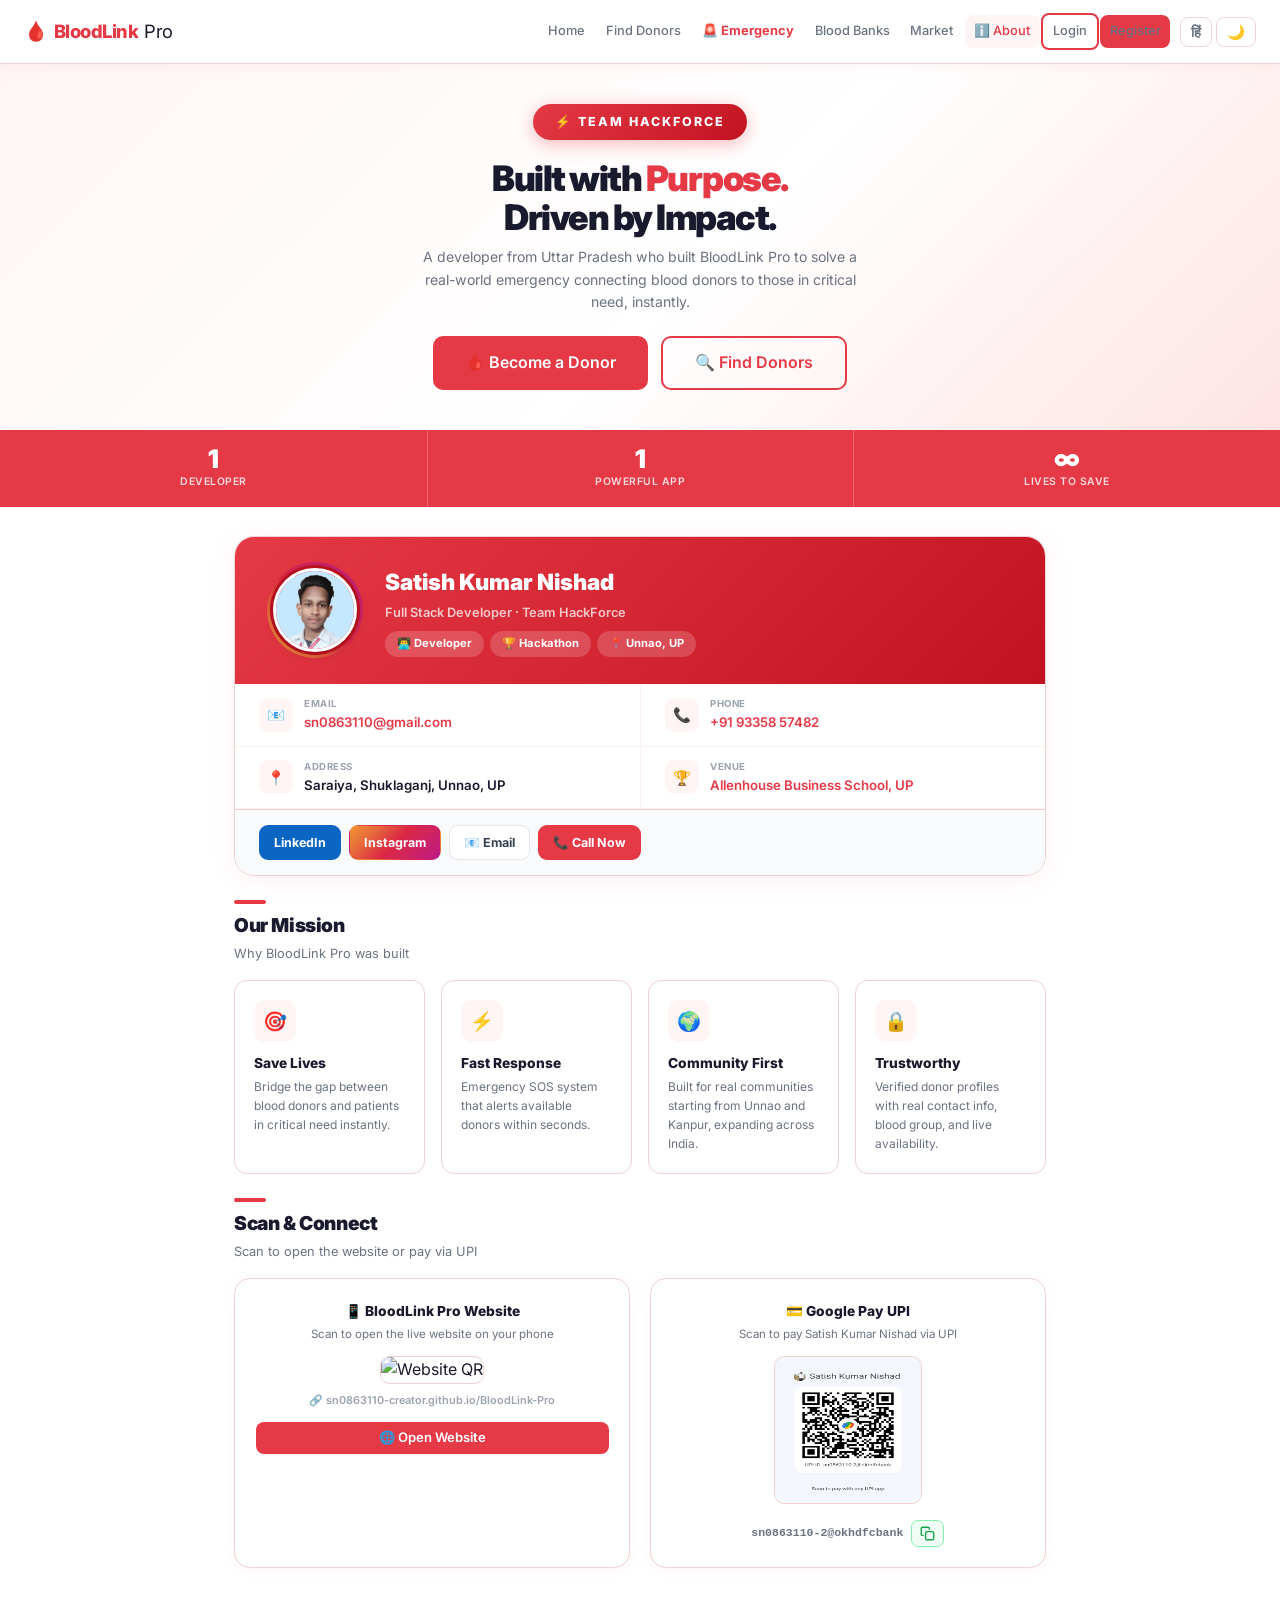
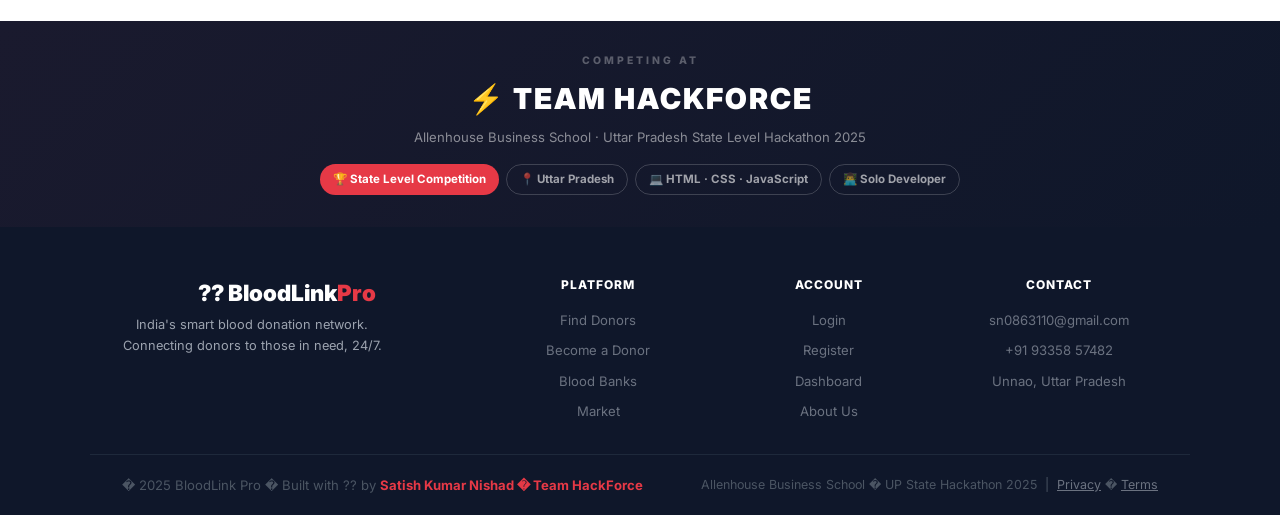
==== commit f5a1b2f4: "Add files via upload" ====
--- a/about.html
+++ b/about.html
@@ -1,14 +1,14 @@
-﻿<!DOCTYPE html>
+<!DOCTYPE html>
 <html lang="en">
 <head>
   <meta charset="UTF-8" />
   <meta name="viewport" content="width=device-width, initial-scale=1.0" />
-  <title>About Us — BloodLink Pro | Team HackForce | Satish Kumar Nishad</title>
+  <title>About Us � BloodLink Pro | Team HackForce | Satish Kumar Nishad</title>
   <meta name="description" content="BloodLink Pro built by Satish Kumar Nishad, Team HackForce for Allenhouse Business School UP State Level Hackathon 2025. Blood donation app from Unnao, Uttar Pradesh." />
   <meta name="keywords" content="BloodLink Pro about, Satish Kumar Nishad, Team HackForce, Allenhouse hackathon, blood donation app UP, Unnao developer" />
   <meta name="robots" content="index, follow" />
   <link rel="canonical" href="https://sn0863110-creator.github.io/BloodLink-Pro/about.html" />
-  <link rel="icon" href="data:image/svg+xml,<svg xmlns='http://www.w3.org/2000/svg' viewBox='0 0 100 100'><text y='.9em' font-size='90'>🩸</text></svg>" />
+  <link rel="icon" href="data:image/svg+xml,<svg xmlns='http://www.w3.org/2000/svg' viewBox='0 0 100 100'><text y='.9em' font-size='90'>??</text></svg>" />
   <link rel="stylesheet" href="style.css" />
   <link rel="manifest" href="manifest.json" />
   <link rel="apple-touch-icon" href="icon-192.svg" />
@@ -114,18 +114,22 @@
 <nav class="navbar">
   <a href="index.html" class="nav-brand"><span class="drop-icon">🩸</span> BloodLink<span style="color:#1a1a2e;font-weight:400">Pro</span></a>
   <div class="nav-links" id="nav-links">
-    <a href="index.html">Home</a><a href="search.html">Find Donors</a><a href="emergency.html" style="color:#e63946;font-weight:700;">🚨 Emergency</a><a href="banks.html">Blood Banks</a><a href="pricing.html">Market</a><a href="about.html" class="active">About Us</a>
+    <a href="index.html">🏠 Home</a>
+    <a href="search.html">🔍 Find Donors</a>
+    <a href="emergency.html" class="nav-emergency">🚨 Emergency</a>
+    <a href="banks.html">🏥 Blood Banks</a>
+    <a href="pricing.html">📊 Market</a>
+    <a href="about.html" class="active">ℹ️ About</a>
     <span id="nav-user" style="display:none;"></span>
-    <a href="dashboard.html" id="nav-dashboard" class="btn btn-ghost btn-sm" style="display:none;">Dashboard</a>
+    <a href="dashboard.html" id="nav-dashboard" class="btn btn-ghost btn-sm" style="display:none;">📊 Dashboard</a>
     <a href="profile.html" id="nav-profile" class="btn btn-ghost btn-sm" style="display:none;">👤 Profile</a>
     <a href="login.html" id="nav-login" class="btn btn-outline btn-sm">Login</a>
     <a href="register.html" id="nav-register" class="btn btn-primary btn-sm">Register</a>
-    <button id="nav-logout" class="btn btn-ghost btn-sm" style="display:none;">Logout</button>
-  </div>
-  <div class="nav-util-row">
-    <button id="lang-toggle" onclick="toggleLanguage()" title="Switch Language">हिं</button>
-    <button id="dark-toggle" onclick="toggleDarkMode()" title="Dark Mode">🌙</button>
-    <button onclick="showQRCode()" title="QR Code" class="nav-qr-btn">📱</button>
+    <button id="nav-logout" class="btn btn-ghost btn-sm" style="display:none;">🚪 Logout</button>
+    <div class="nav-util-row">
+      <button id="lang-toggle" onclick="toggleLanguage()" title="हिं/EN">हिं</button>
+      <button id="dark-toggle" onclick="toggleDarkMode()" title="Dark Mode">🌙</button>
+    </div>
   </div>
   <button class="nav-toggle" id="nav-toggle" type="button" aria-label="Open navigation menu"><span></span><span></span><span></span></button>
 </nav>
@@ -220,7 +224,7 @@
 <footer class="footer">
   <div class="footer-inner">
     <div class="footer-brand">
-      <div style="font-size:1.4rem;font-weight:900;color:#fff;margin-bottom:0.3rem;">🩸 BloodLink<span style="color:#e63946;">Pro</span></div>
+      <div style="font-size:1.4rem;font-weight:900;color:#fff;margin-bottom:0.3rem;">?? BloodLink<span style="color:#e63946;">Pro</span></div>
       <div style="font-size:0.8rem;color:#9ca3af;max-width:260px;line-height:1.6;">India's smart blood donation network. Connecting donors to those in need, 24/7.</div>
     </div>
     <div class="footer-links">
@@ -247,8 +251,8 @@
     </div>
   </div>
   <div class="footer-bottom">
-    <span>© 2025 BloodLink Pro — Built with ❤️ by <strong style="color:#e63946;">Satish Kumar Nishad · Team HackForce</strong></span>
-    <span style="color:#4b5563;font-size:0.78rem;">Allenhouse Business School · UP State Hackathon 2025 &nbsp;|&nbsp; <a href="privacy.html" style="color:#6b7280;">Privacy</a> · <a href="terms.html" style="color:#6b7280;">Terms</a></span>
+    <span>� 2025 BloodLink Pro � Built with ?? by <strong style="color:#e63946;">Satish Kumar Nishad � Team HackForce</strong></span>
+    <span style="color:#4b5563;font-size:0.78rem;">Allenhouse Business School � UP State Hackathon 2025 &nbsp;|&nbsp; <a href="privacy.html" style="color:#6b7280;">Privacy</a> � <a href="terms.html" style="color:#6b7280;">Terms</a></span>
   </div>
 </footer>
 <div id="qr-viewer" onclick="closeQR(event)">
--- a/style.css
+++ b/style.css
@@ -72,8 +72,21 @@
   min-width: 0;
 }
 
-/* Drawer header — hidden on desktop, shown only in mobile drawer */
+/* Emergency link — always red */
+.nav-links a.nav-emergency { color: #e63946 !important; font-weight: 700 !important; }
+.nav-links a.nav-emergency:hover { background: #fff5f5 !important; }
+
+/* Drawer header — hidden on desktop */
 .nav-drawer-header { display: none; }
+
+/* nav-util-row inside nav-links — desktop styling */
+.nav-links .nav-util-row {
+  display: flex;
+  align-items: center;
+  gap: 4px;
+  margin-left: 8px;
+  flex-shrink: 0;
+}
 
 .nav-links a {
   text-decoration: none; color: var(--text-muted);
@@ -489,21 +502,24 @@
   justify-content: center;
   align-items: center;
   gap: 5px;
-  background: none;
-  border: none;
+  background: var(--bg);
+  border: 1.5px solid var(--border);
   cursor: pointer;
   padding: 8px;
-  border-radius: 8px;
-  min-width: 44px;
-  min-height: 44px;
+  border-radius: 10px;
+  width: 44px;
+  height: 44px;
   position: relative;
-  z-index: 10002;
+  z-index: 10010;
   flex-shrink: 0;
   -webkit-tap-highlight-color: transparent;
   touch-action: manipulation;
   user-select: none;
   -webkit-user-select: none;
-}
+  transition: background 0.15s, border-color 0.15s;
+}
+.nav-toggle:hover,
+.nav-toggle:active { background: var(--bg-soft); border-color: var(--primary); }
 .nav-toggle:hover { background: var(--bg-soft); }
 .nav-toggle span {
   display: block;
@@ -564,39 +580,44 @@
 /* ===== RESPONSIVE 768px ===== */
 @media (max-width: 768px) {
   .nav-toggle { display: flex; }
-  .navbar { padding: 0 1rem; height: 56px; }
-  .nav-brand { font-size: 1.1rem; }
-  .nav-brand .drop-icon { font-size: 1.2rem; }
-
-  /* ── RIGHT SLIDE DRAWER ── */
-  .nav-links {
-    position: fixed;
-    top: 0;
-    right: 0;
-    bottom: 0;
-    width: min(82vw, 300px);
-    background: var(--bg-card);
-    flex-direction: column;
-    align-items: stretch;
-    padding: 0 0 80px 0;
+  .navbar {
+    padding: 0 1rem;
+    height: 56px;
+    justify-content: space-between;
     gap: 0;
-    z-index: 9999;
-    box-shadow: -6px 0 40px rgba(0,0,0,0.22);
-    overflow-y: auto;
-    overflow-x: hidden;
-    /* Hidden by default — slide off screen to the right */
-    transform: translateX(110%);
-    transition: transform 0.28s cubic-bezier(0.4, 0, 0.2, 1);
-    will-change: transform;
-    -webkit-overflow-scrolling: touch;
-    /* Always in DOM, controlled by transform */
+  }
+  /* Hide desktop nav-links and util-row from navbar flow */
+  .navbar > .nav-links { display: none !important; }
+  .navbar > .nav-util-row { display: none !important; }
+  .nav-brand { font-size: 1.05rem; margin-right: 0; }
+  .nav-brand .drop-icon { font-size: 1.1rem; }
+
+  /* ── MOBILE DRAWER (right slide) ── */
+  .nav-links.mobile-drawer {
+    position: fixed !important;
+    top: 0 !important;
+    right: 0 !important;
+    bottom: 0 !important;
+    width: min(80vw, 290px) !important;
+    background: var(--bg-card) !important;
+    flex-direction: column !important;
+    align-items: stretch !important;
+    padding: 0 !important;
+    gap: 0 !important;
+    z-index: 9999 !important;
+    box-shadow: -8px 0 40px rgba(0,0,0,0.25) !important;
+    overflow-y: auto !important;
+    overflow-x: hidden !important;
+    transform: translateX(110%) !important;
+    transition: transform 0.3s cubic-bezier(0.4, 0, 0.2, 1) !important;
+    will-change: transform !important;
+    -webkit-overflow-scrolling: touch !important;
     display: flex !important;
-    visibility: visible !important;
-    pointer-events: none;
-  }
-  .nav-links.open {
+    pointer-events: none !important;
+  }
+  .nav-links.mobile-drawer.open {
     transform: translateX(0) !important;
-    pointer-events: all;
+    pointer-events: all !important;
   }
 
   /* Drawer header */
@@ -604,23 +625,23 @@
     display: flex !important;
     align-items: center;
     gap: 8px;
-    padding: 1rem 1.2rem;
+    padding: 0 1.2rem;
     background: linear-gradient(135deg, #e63946, #c1121f);
     color: #fff;
     font-size: 1rem;
     font-weight: 800;
     letter-spacing: -0.3px;
-    margin-bottom: 0.5rem;
     flex-shrink: 0;
-    min-height: 60px;
+    height: 56px;
+    min-height: 56px;
   }
   .nav-drawer-header .close-btn {
     margin-left: auto;
     background: rgba(255,255,255,0.2);
     border: none;
     color: #fff;
-    width: 34px;
-    height: 34px;
+    width: 36px;
+    height: 36px;
     border-radius: 50%;
     font-size: 1.1rem;
     cursor: pointer;
@@ -630,16 +651,18 @@
     flex-shrink: 0;
     touch-action: manipulation;
     -webkit-tap-highlight-color: transparent;
-  }
-
-  /* All nav links full width */
-  .nav-links a,
-  .nav-links .btn {
+    transition: background 0.15s;
+  }
+  .nav-drawer-header .close-btn:active { background: rgba(255,255,255,0.35); }
+
+  /* All nav links full width in drawer */
+  .nav-links.mobile-drawer a,
+  .nav-links.mobile-drawer .btn {
     width: 100% !important;
     justify-content: flex-start !important;
     text-align: left !important;
-    padding: 0.8rem 1.2rem !important;
-    font-size: 0.92rem !important;
+    padding: 0.85rem 1.2rem !important;
+    font-size: 0.93rem !important;
     border-radius: 0 !important;
     margin: 0 !important;
     box-sizing: border-box !important;
@@ -651,78 +674,81 @@
     border-top: none !important;
     color: var(--text) !important;
     background: transparent !important;
-    min-height: 48px;
-  }
-  .nav-links a:hover,
-  .nav-links a.active {
+    min-height: 50px;
+    text-decoration: none !important;
+    font-weight: 500 !important;
+  }
+  .nav-links.mobile-drawer a:hover,
+  .nav-links.mobile-drawer a.active {
     background: var(--bg-soft) !important;
     color: var(--primary) !important;
     border-left: 3px solid var(--primary) !important;
     padding-left: calc(1.2rem - 3px) !important;
   }
-  /* Emergency link stays red */
-  .nav-links a[style*="color:#e63946"],
-  .nav-links a[style*="color: #e63946"] {
+  .nav-links.mobile-drawer a[style*="color:#e63946"],
+  .nav-links.mobile-drawer a[style*="color: #e63946"] {
     color: #e63946 !important;
-  }
-
-  /* Logout button */
-  .nav-links button#nav-logout {
+    font-weight: 700 !important;
+  }
+  .nav-links.mobile-drawer button#nav-logout {
     width: 100% !important;
     justify-content: flex-start !important;
-    text-align: left !important;
-    padding: 0.8rem 1.2rem !important;
-    font-size: 0.92rem !important;
+    padding: 0.85rem 1.2rem !important;
+    font-size: 0.93rem !important;
     border-radius: 0 !important;
     margin: 0 !important;
     border-bottom: 1px solid var(--border) !important;
-    border-left: none !important;
-    border-right: none !important;
-    border-top: none !important;
+    border-left: none !important; border-right: none !important; border-top: none !important;
     background: transparent !important;
     color: #e63946 !important;
-    min-height: 48px;
-  }
-
-  /* User badge in drawer */
+    min-height: 50px;
+    display: flex !important;
+    align-items: center !important;
+    font-weight: 600 !important;
+  }
   #nav-user {
     width: 100% !important;
     max-width: 100% !important;
-    text-align: left !important;
     justify-content: flex-start !important;
-    padding: 0.8rem 1.2rem !important;
+    padding: 0.85rem 1.2rem !important;
     font-size: 0.88rem !important;
     border-radius: 0 !important;
     display: flex !important;
     border-bottom: 1px solid var(--border) !important;
     background: var(--bg-soft) !important;
-    min-height: 48px;
-  }
-
-  /* Utility row — inside drawer on mobile */
-  .nav-util-row {
-    padding: 1rem 1.2rem;
-    border-top: 1px solid var(--border);
+    min-height: 50px;
+  }
+
+  /* Utility row inside drawer — at bottom */
+  .nav-links.mobile-drawer .nav-util-row {
+    display: flex !important;
+    padding: 1rem 1.2rem !important;
+    border-top: 1px solid var(--border) !important;
     gap: 8px !important;
-    flex-wrap: wrap;
-    display: flex !important;
-    width: 100%;
-    background: var(--bg-card);
-    margin-top: auto;
-  }
-  .nav-util-row button {
+    flex-wrap: wrap !important;
+    width: 100% !important;
+    background: var(--bg-card) !important;
+    margin-top: auto !important;
+    flex-shrink: 0 !important;
+    margin-left: 0 !important;
+  }
+  .nav-links.mobile-drawer .nav-util-row button {
     flex: 1 !important;
     min-width: 70px !important;
     padding: 0.6rem 0.5rem !important;
-    font-size: 0.82rem !important;
+    font-size: 0.85rem !important;
     border-radius: 8px !important;
     background: var(--bg-soft) !important;
     border: 1.5px solid var(--border) !important;
     justify-content: center !important;
     display: flex !important;
     align-items: center !important;
-    touch-action: manipulation;
-    -webkit-tap-highlight-color: transparent;
+    touch-action: manipulation !important;
+    -webkit-tap-highlight-color: transparent !important;
+    cursor: pointer !important;
+    font-weight: 700 !important;
+    color: var(--text-muted) !important;
+    font-family: var(--font) !important;
   }
 
   /* Hero */
@@ -1004,18 +1030,27 @@
 
 /* ===== DARK MODE NAV LINKS MOBILE ===== */
 @media (max-width: 768px) {
-  body.dark-mode .nav-links {
-    background: #0f172a;
-  }
-  body.dark-mode .nav-links a,
-  body.dark-mode .nav-links button:not(#lang-toggle):not(#dark-toggle):not(.nav-qr-btn):not(.close-btn) {
+  body.dark-mode .nav-links.mobile-drawer {
+    background: #0f172a !important;
+  }
+  body.dark-mode .nav-links.mobile-drawer a,
+  body.dark-mode .nav-links.mobile-drawer button:not(.close-btn) {
     color: #e2e8f0 !important;
     border-bottom-color: #334155 !important;
   }
-  body.dark-mode .nav-links a:hover,
-  body.dark-mode .nav-links a.active {
+  body.dark-mode .nav-links.mobile-drawer a:hover,
+  body.dark-mode .nav-links.mobile-drawer a.active {
     background: #1e293b !important;
     color: #f87171 !important;
+  }
+  body.dark-mode .nav-links.mobile-drawer .nav-util-row {
+    background: #0f172a !important;
+    border-top-color: #334155 !important;
+  }
+  body.dark-mode .nav-links.mobile-drawer .nav-util-row button {
+    background: #1e293b !important;
+    border-color: #334155 !important;
+    color: #94a3b8 !important;
   }
 }
 body.dark-mode .nav-drawer-header {
@@ -1028,16 +1063,16 @@
 }
 
 
-/* ===== NAV UTILITY ROW (desktop: inline after nav-links, mobile: inside drawer via JS) ===== */
+/* ===== NAV UTILITY ROW (inside nav-links — desktop shows inline, mobile shows in drawer) ===== */
 .nav-util-row {
   display: flex;
   align-items: center;
   gap: 4px;
   flex-shrink: 0;
-  margin-left: 4px;
-}
-/* On mobile, hide the original position — JS moves it inside drawer */
+}
+/* On mobile, nav-util-row is inside the drawer (nav-links.mobile-drawer) — already visible */
 @media (max-width: 768px) {
+  /* Hide the standalone nav-util-row if it's still outside (fallback) */
   .navbar > .nav-util-row {
     display: none !important;
   }
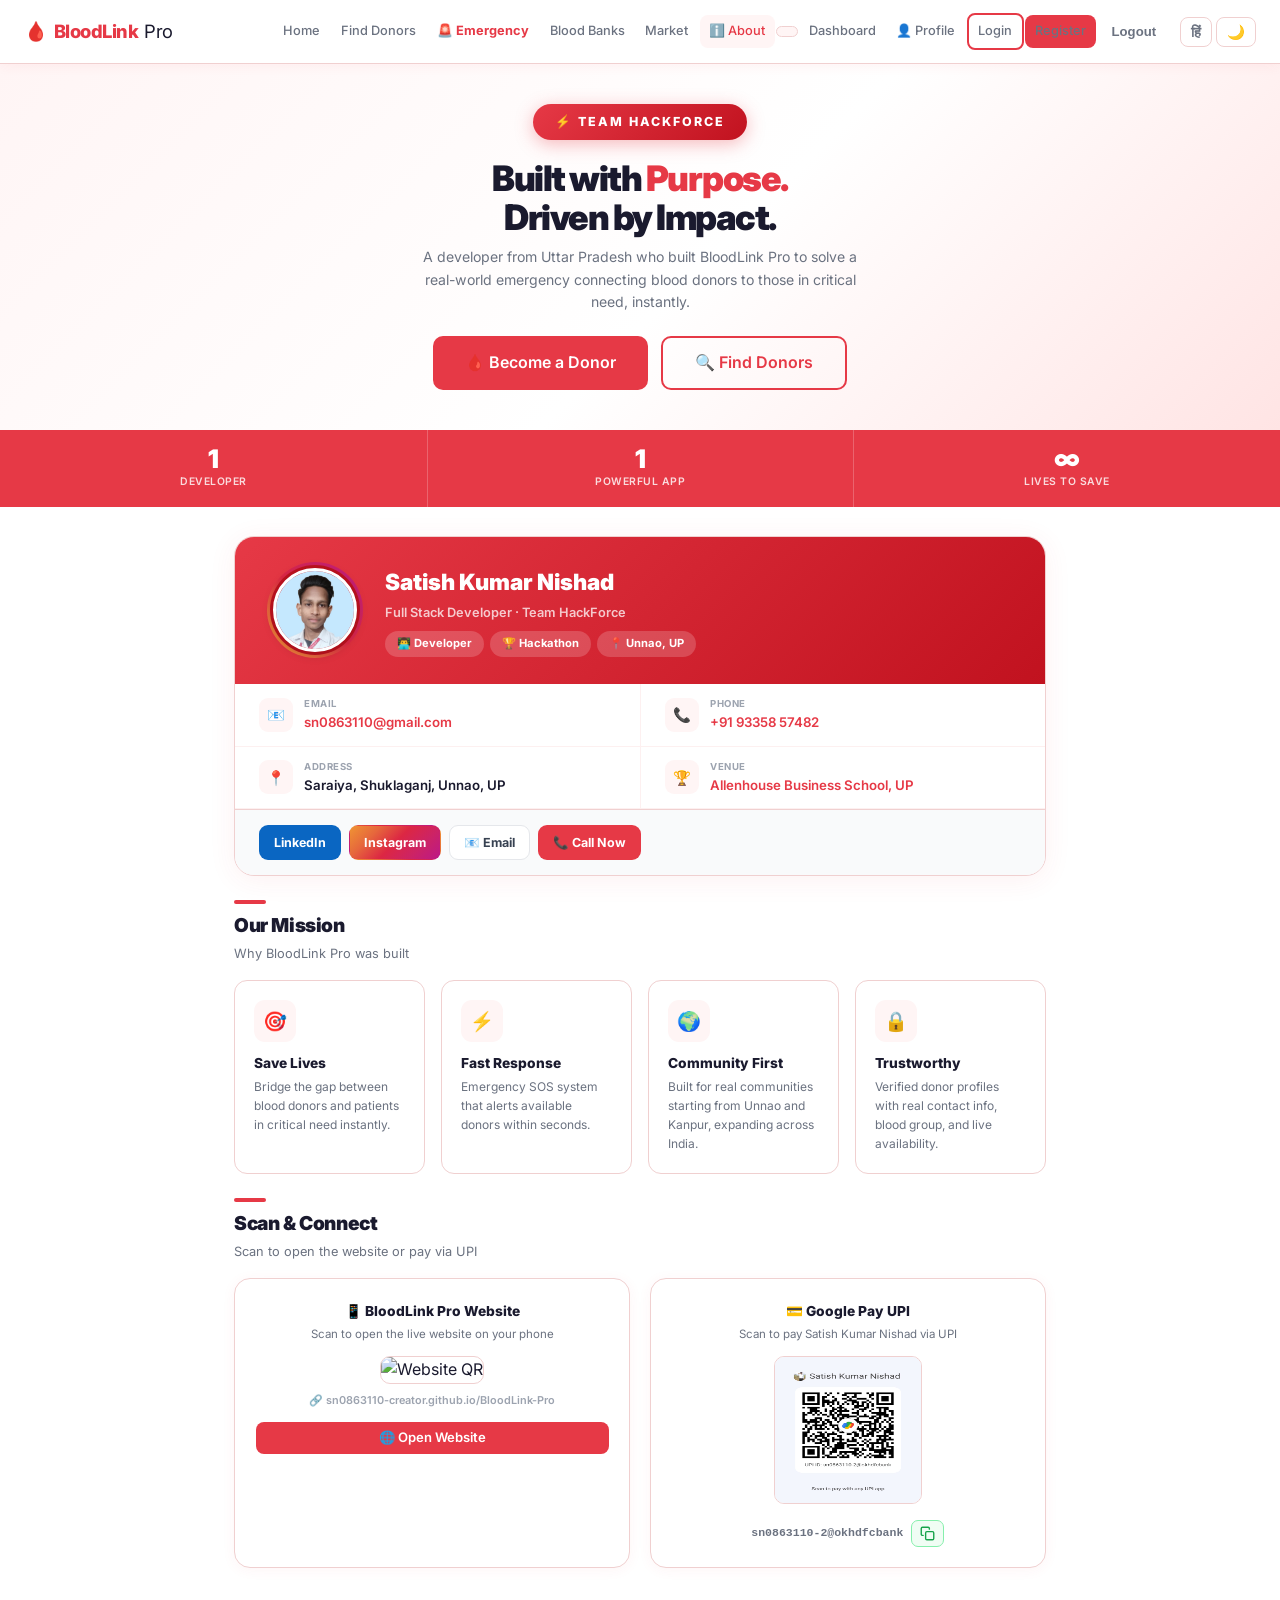
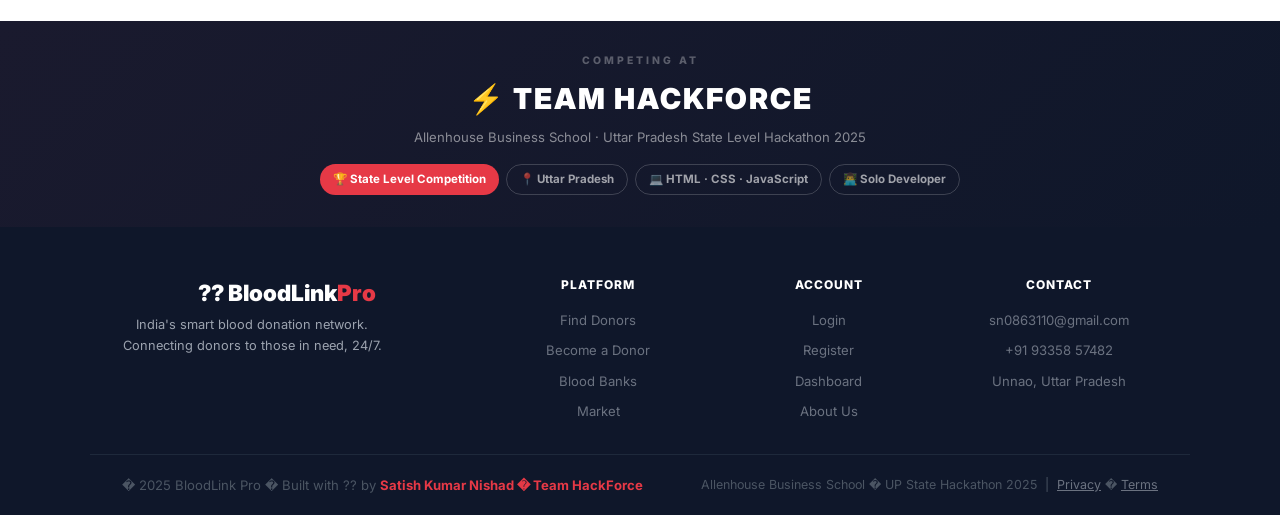
==== commit 654e19b1: "Add files via upload" ====
--- a/about.html
+++ b/about.html
@@ -1,4 +1,4 @@
-<!DOCTYPE html>
+﻿<!DOCTYPE html>
 <html lang="en">
 <head>
   <meta charset="UTF-8" />
@@ -120,12 +120,12 @@
     <a href="banks.html">🏥 Blood Banks</a>
     <a href="pricing.html">📊 Market</a>
     <a href="about.html" class="active">ℹ️ About</a>
-    <span id="nav-user" style="display:none;"></span>
-    <a href="dashboard.html" id="nav-dashboard" class="btn btn-ghost btn-sm" style="display:none;">📊 Dashboard</a>
-    <a href="profile.html" id="nav-profile" class="btn btn-ghost btn-sm" style="display:none;">👤 Profile</a>
+    <span id="nav-user" class="nav-hidden"></span>
+    <a href="dashboard.html" id="nav-dashboard" class="nav-hidden btn btn-ghost btn-sm">📊 Dashboard</a>
+    <a href="profile.html" id="nav-profile" class="nav-hidden btn btn-ghost btn-sm">👤 Profile</a>
     <a href="login.html" id="nav-login" class="btn btn-outline btn-sm">Login</a>
     <a href="register.html" id="nav-register" class="btn btn-primary btn-sm">Register</a>
-    <button id="nav-logout" class="btn btn-ghost btn-sm" style="display:none;">🚪 Logout</button>
+    <button id="nav-logout" class="nav-hidden btn btn-ghost btn-sm">🚪 Logout</button>
     <div class="nav-util-row">
       <button id="lang-toggle" onclick="toggleLanguage()" title="हिं/EN">हिं</button>
       <button id="dark-toggle" onclick="toggleDarkMode()" title="Dark Mode">🌙</button>
@@ -282,12 +282,32 @@
 <script src="script.js"></script>
 <script>
   var svTimer;
-  function openStory(){var sv=document.getElementById('story-viewer');sv.classList.add('open');document.body.style.overflow='hidden';var p=document.getElementById('sv-prog');p.style.animation='none';p.offsetHeight;p.style.animation='sv-prog 5s linear forwards';clearTimeout(svTimer);svTimer=setTimeout(forceCloseStory,5000);}
+  function openStory(){
+    // Close drawer first if open
+    if(typeof blpCloseMenu==='function') blpCloseMenu();
+    var sv=document.getElementById('story-viewer');sv.classList.add('open');document.body.style.overflow='hidden';var p=document.getElementById('sv-prog');p.style.animation='none';p.offsetHeight;p.style.animation='sv-prog 5s linear forwards';clearTimeout(svTimer);svTimer=setTimeout(forceCloseStory,5000);
+  }
   function forceCloseStory(){document.getElementById('story-viewer').classList.remove('open');document.body.style.overflow='';clearTimeout(svTimer);}function closeStory(e){if(e&&e.target!==document.getElementById('story-viewer'))return;document.getElementById('story-viewer').classList.remove('open');document.body.style.overflow='';clearTimeout(svTimer);}
-  function openQR(src,title){document.getElementById('qr-viewer-img').src=src;document.getElementById('qr-viewer-title').textContent=title;document.getElementById('qr-viewer').classList.add('open');document.body.style.overflow='hidden';}
+  function openQR(src,title){
+    if(typeof blpCloseMenu==='function') blpCloseMenu();
+    document.getElementById('qr-viewer-img').src=src;document.getElementById('qr-viewer-title').textContent=title;document.getElementById('qr-viewer').classList.add('open');document.body.style.overflow='hidden';
+  }
   function forceCloseQR(){document.getElementById('qr-viewer').classList.remove('open');document.body.style.overflow='';}function closeQR(e){if(e&&e.target!==document.getElementById('qr-viewer'))return;document.getElementById('qr-viewer').classList.remove('open');document.body.style.overflow='';}
   function copyUPI(){navigator.clipboard.writeText('sn0863110-2@okhdfcbank').then(function(){var b=document.getElementById('upi-copy-btn'),ic=document.getElementById('upi-icon-copy'),ik=document.getElementById('upi-icon-check');b.classList.add('copied');ic.style.display='none';ik.style.display='inline';setTimeout(function(){b.classList.remove('copied');ic.style.display='inline';ik.style.display='none';},2000);});}
   document.addEventListener('keydown',function(e){if(e.key==='Escape'){forceCloseStory();forceCloseQR();}});
+  // Fix bfcache: reset overflow when navigating back to this page
+  window.addEventListener('pageshow', function(e) {
+    if (e.persisted) {
+      document.body.style.overflow = '';
+      // Close drawer manually without calling blpCloseMenu (which may not be ready)
+      var menu = document.getElementById('nav-links');
+      if (menu) menu.classList.remove('open');
+      var btn = document.getElementById('nav-toggle');
+      if (btn) btn.classList.remove('open');
+      var ov = document.getElementById('drawer-overlay');
+      if (ov) { ov.classList.remove('open'); ov.style.display = 'none'; }
+    }
+  });
 </script>
 </body>
 </html>
--- a/style.css
+++ b/style.css
@@ -32,6 +32,16 @@
   min-height: 100vh;
   overflow-x: hidden;
   width: 100%;
+}
+
+/* ===== NAV HIDDEN CLASS (used by updateNavAuth instead of inline style) ===== */
+/* On desktop: hide element normally */
+.nav-hidden { display: none !important; }
+
+/* In mobile drawer: show ALL nav items regardless of nav-hidden */
+/* This overrides the nav-hidden class so drawer always shows all links */
+.nav-links.mobile-drawer .nav-hidden {
+  display: flex !important;
 }
 
 /* ===== NAVBAR ===== */
@@ -562,16 +572,15 @@
   inset: 0;
   background: rgba(0,0,0,0.5);
   z-index: 9998;
+  display: none;
   opacity: 0;
   pointer-events: none;
   transition: opacity 0.28s ease;
-  /* Use visibility instead of display:none so transition works */
-  visibility: hidden;
 }
 .drawer-overlay.open {
+  display: block;
   opacity: 1;
   pointer-events: all;
-  visibility: visible;
 }
 
 /* ===== RESPONSIVE ===== */
@@ -586,14 +595,18 @@
     justify-content: space-between;
     gap: 0;
   }
-  /* Hide desktop nav-links and util-row from navbar flow */
-  .navbar > .nav-links { display: none !important; }
+  /* ── MOBILE DRAWER ── */
+  /* nav-links is hidden from navbar flow */
+  .navbar > .nav-links {
+    display: none !important;
+  }
   .navbar > .nav-util-row { display: none !important; }
   .nav-brand { font-size: 1.05rem; margin-right: 0; }
   .nav-brand .drop-icon { font-size: 1.1rem; }
 
-  /* ── MOBILE DRAWER (right slide) ── */
+  /* mobile-drawer: always position:fixed, off-screen by default */
   .nav-links.mobile-drawer {
+    display: flex !important;
     position: fixed !important;
     top: 0 !important;
     right: 0 !important;
@@ -608,18 +621,16 @@
     box-shadow: -8px 0 40px rgba(0,0,0,0.25) !important;
     overflow-y: auto !important;
     overflow-x: hidden !important;
-    transform: translateX(110%) !important;
+    transform: translateX(110%);
     transition: transform 0.3s cubic-bezier(0.4, 0, 0.2, 1) !important;
     will-change: transform !important;
-    -webkit-overflow-scrolling: touch !important;
-    display: flex !important;
-    pointer-events: none !important;
-  }
+    pointer-events: none;
+  }
+  /* When open: slide in */
   .nav-links.mobile-drawer.open {
     transform: translateX(0) !important;
     pointer-events: all !important;
   }
-
   /* Drawer header */
   .nav-drawer-header {
     display: flex !important;
@@ -657,7 +668,9 @@
 
   /* All nav links full width in drawer */
   .nav-links.mobile-drawer a,
-  .nav-links.mobile-drawer .btn {
+  .nav-links.mobile-drawer .btn,
+  .nav-links.mobile-drawer span#nav-user,
+  .nav-links.mobile-drawer button#nav-logout {
     width: 100% !important;
     justify-content: flex-start !important;
     text-align: left !important;
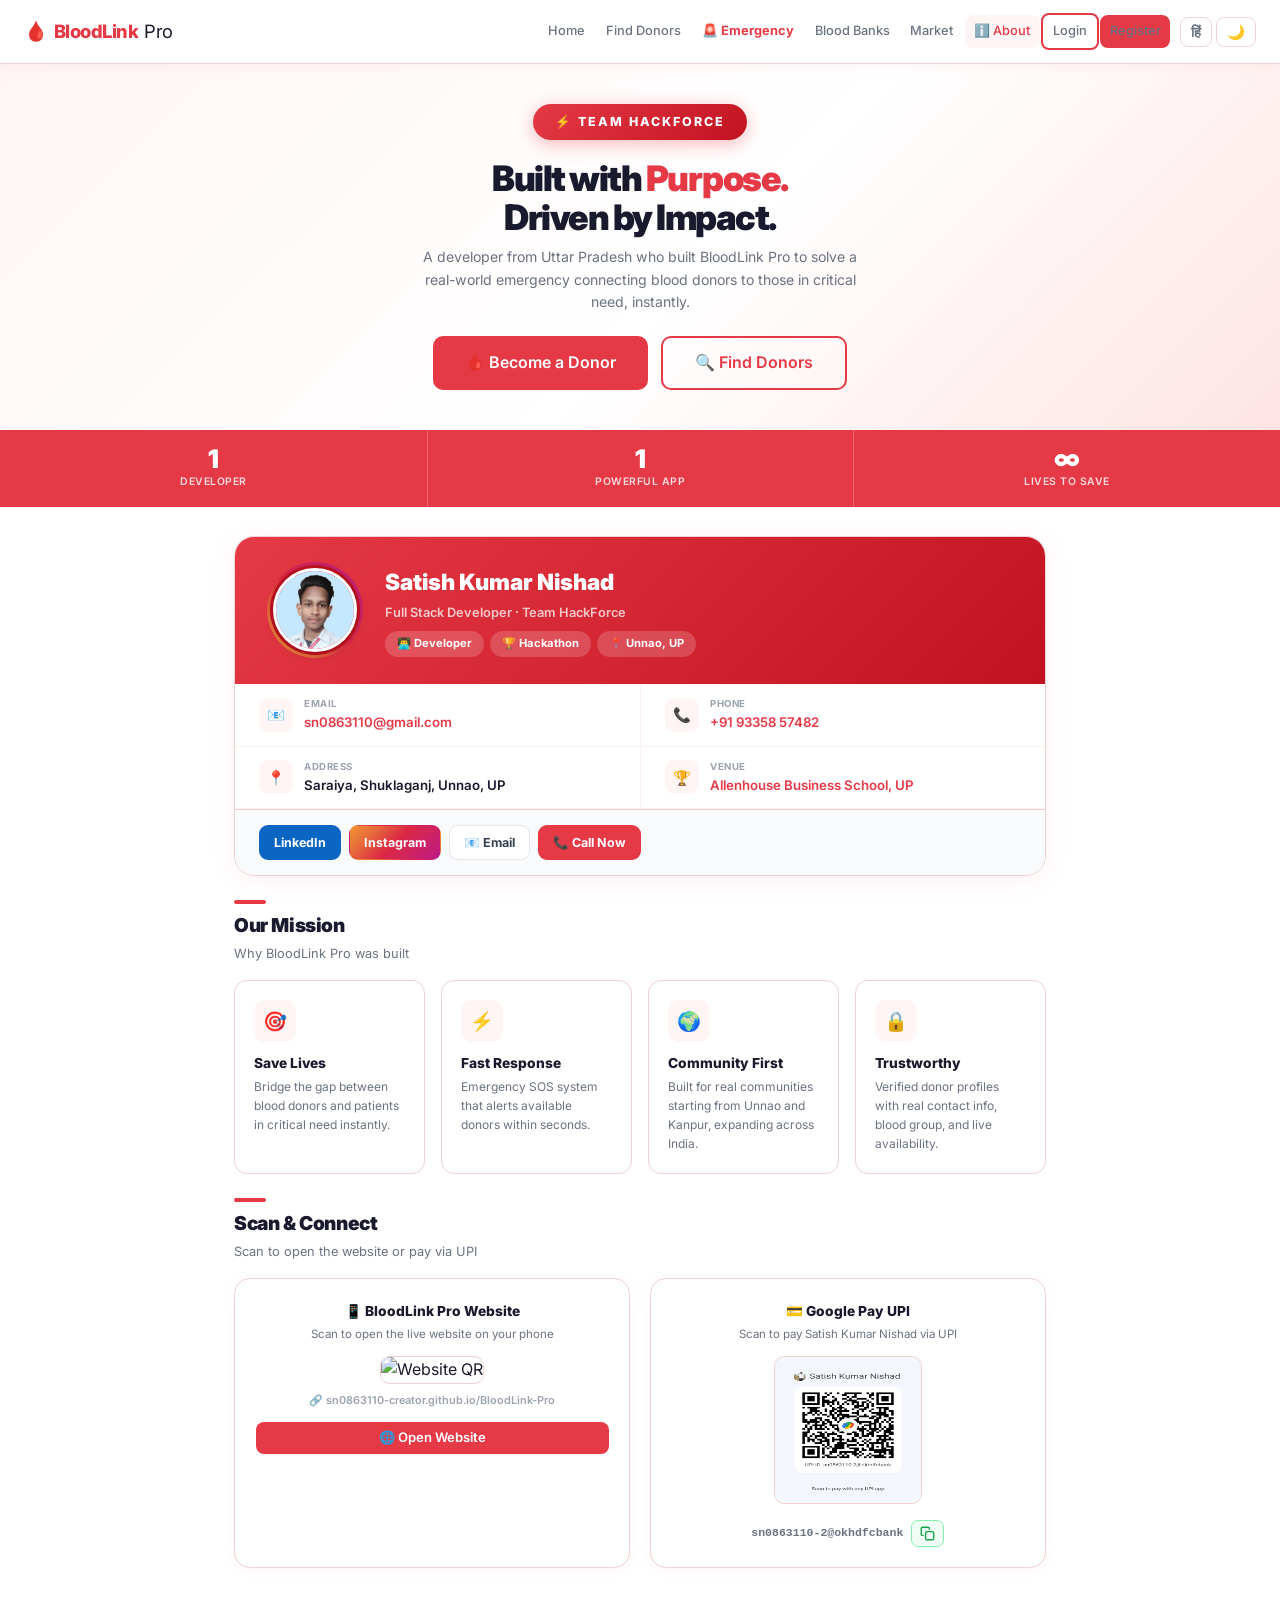
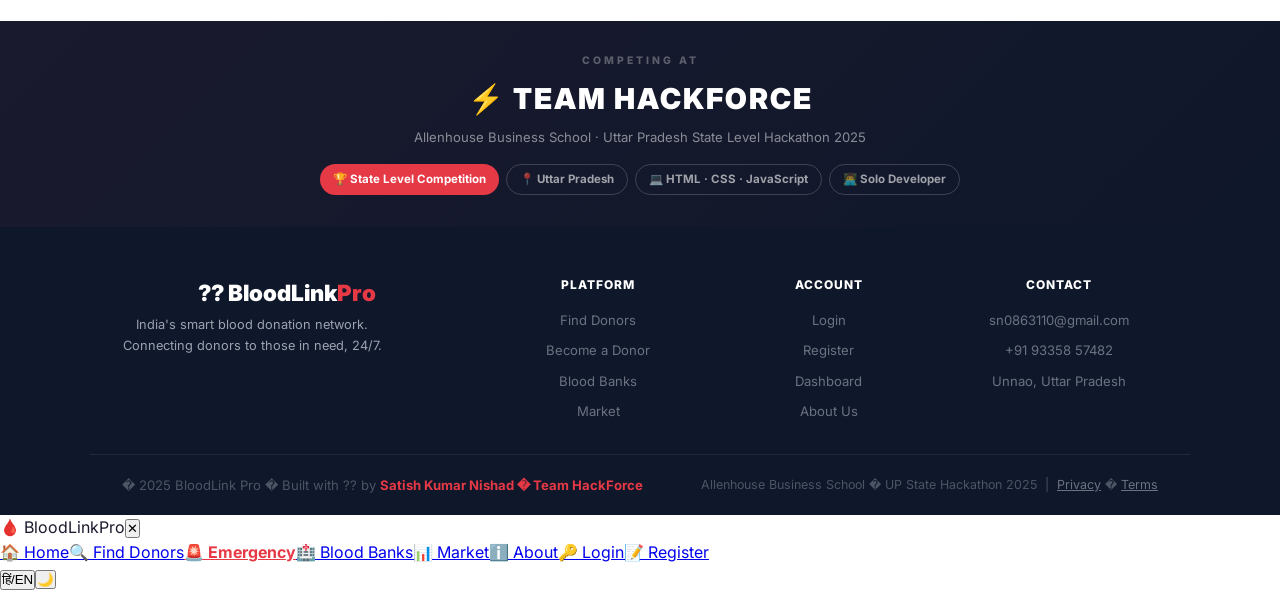
==== commit 0e069df4: "Add files via upload" ====
--- a/style.css
+++ b/style.css
@@ -34,14 +34,18 @@
   width: 100%;
 }
 
-/* ===== NAV HIDDEN CLASS (used by updateNavAuth instead of inline style) ===== */
-/* On desktop: hide element normally */
+/* ===== NAV HIDDEN CLASS ===== */
+/* On desktop: hide auth-only items by default */
 .nav-hidden { display: none !important; }
 
-/* In mobile drawer: show ALL nav items regardless of nav-hidden */
-/* This overrides the nav-hidden class so drawer always shows all links */
-.nav-links.mobile-drawer .nav-hidden {
+/* In mobile drawer: ALWAYS show everything — nav-hidden is overridden */
+.nav-links.mobile-drawer .nav-hidden,
+.nav-links.mobile-drawer > .nav-hidden {
   display: flex !important;
+  visibility: visible !important;
+  opacity: 1 !important;
+  height: auto !important;
+  overflow: visible !important;
 }
 
 /* ===== NAVBAR ===== */
@@ -595,174 +599,141 @@
     justify-content: space-between;
     gap: 0;
   }
-  /* ── MOBILE DRAWER ── */
-  /* nav-links is hidden from navbar flow */
-  .navbar > .nav-links {
-    display: none !important;
-  }
+
+  /* Hide desktop nav completely */
+  .navbar > .nav-links { display: none !important; }
   .navbar > .nav-util-row { display: none !important; }
   .nav-brand { font-size: 1.05rem; margin-right: 0; }
   .nav-brand .drop-icon { font-size: 1.1rem; }
 
-  /* mobile-drawer: always position:fixed, off-screen by default */
-  .nav-links.mobile-drawer {
-    display: flex !important;
-    position: fixed !important;
-    top: 0 !important;
-    right: 0 !important;
-    bottom: 0 !important;
-    width: min(80vw, 290px) !important;
-    background: var(--bg-card) !important;
-    flex-direction: column !important;
-    align-items: stretch !important;
-    padding: 0 !important;
-    gap: 0 !important;
-    z-index: 9999 !important;
-    box-shadow: -8px 0 40px rgba(0,0,0,0.25) !important;
-    overflow-y: auto !important;
-    overflow-x: hidden !important;
-    transform: translateX(110%);
-    transition: transform 0.3s cubic-bezier(0.4, 0, 0.2, 1) !important;
-    will-change: transform !important;
+  /* ── MOBILE DRAWER ── */
+  #blp-drawer {
+    display: flex;
+    flex-direction: column;
+    position: fixed;
+    top: 0;
+    right: 0;
+    bottom: 0;
+    width: 82vw;
+    max-width: 300px;
+    background: #fff;
+    z-index: 99999;
+    box-shadow: -4px 0 24px rgba(0,0,0,0.25);
+    overflow-y: auto;
+    overflow-x: hidden;
+    transform: translateX(105%);
+    transition: transform 0.28s ease;
     pointer-events: none;
   }
-  /* When open: slide in */
-  .nav-links.mobile-drawer.open {
-    transform: translateX(0) !important;
-    pointer-events: all !important;
-  }
+  #blp-drawer.blp-open {
+    transform: translateX(0);
+    pointer-events: all;
+  }
+
   /* Drawer header */
-  .nav-drawer-header {
-    display: flex !important;
+  #blp-drawer .blp-drawer-head {
+    display: flex;
     align-items: center;
-    gap: 8px;
     padding: 0 1.2rem;
+    height: 56px;
+    min-height: 56px;
     background: linear-gradient(135deg, #e63946, #c1121f);
     color: #fff;
     font-size: 1rem;
     font-weight: 800;
-    letter-spacing: -0.3px;
     flex-shrink: 0;
-    height: 56px;
-    min-height: 56px;
-  }
-  .nav-drawer-header .close-btn {
+  }
+  #blp-drawer .blp-drawer-head .blp-close {
     margin-left: auto;
     background: rgba(255,255,255,0.2);
     border: none;
     color: #fff;
-    width: 36px;
-    height: 36px;
+    width: 34px;
+    height: 34px;
     border-radius: 50%;
     font-size: 1.1rem;
     cursor: pointer;
     display: flex;
     align-items: center;
     justify-content: center;
+  }
+
+  /* ALL links and buttons in drawer */
+  #blp-drawer a,
+  #blp-drawer button:not(.blp-close) {
+    display: flex !important;
+    align-items: center;
+    width: 100%;
+    padding: 0.9rem 1.3rem;
+    font-size: 0.95rem;
+    font-weight: 500;
+    color: #1a1a2e;
+    background: transparent;
+    border: none;
+    border-bottom: 1px solid #f0d0d0;
+    text-decoration: none;
+    text-align: left;
+    cursor: pointer;
+    font-family: inherit;
+    min-height: 52px;
+    box-sizing: border-box;
+    -webkit-tap-highlight-color: transparent;
+  }
+  #blp-drawer a:active,
+  #blp-drawer a.active {
+    background: #fff5f5;
+    color: #e63946;
+  }
+  #blp-drawer .blp-drawer-user {
+    display: flex !important;
+    align-items: center;
+    padding: 0.7rem 1.3rem;
+    font-size: 0.85rem;
+    font-weight: 700;
+    color: #e63946;
+    background: #fff5f5;
+    border-bottom: 1px solid #f0d0d0;
+    min-height: 44px;
+  }
+  #blp-drawer .blp-drawer-utils {
+    display: flex;
+    padding: 1rem 1.2rem;
+    gap: 8px;
+    margin-top: auto;
+    border-top: 1px solid #f0d0d0;
     flex-shrink: 0;
-    touch-action: manipulation;
-    -webkit-tap-highlight-color: transparent;
-    transition: background 0.15s;
-  }
-  .nav-drawer-header .close-btn:active { background: rgba(255,255,255,0.35); }
-
-  /* All nav links full width in drawer */
-  .nav-links.mobile-drawer a,
-  .nav-links.mobile-drawer .btn,
-  .nav-links.mobile-drawer span#nav-user,
-  .nav-links.mobile-drawer button#nav-logout {
-    width: 100% !important;
-    justify-content: flex-start !important;
-    text-align: left !important;
-    padding: 0.85rem 1.2rem !important;
-    font-size: 0.93rem !important;
-    border-radius: 0 !important;
-    margin: 0 !important;
-    box-sizing: border-box !important;
-    display: flex !important;
-    align-items: center !important;
-    border-bottom: 1px solid var(--border) !important;
-    border-left: none !important;
-    border-right: none !important;
-    border-top: none !important;
-    color: var(--text) !important;
-    background: transparent !important;
-    min-height: 50px;
-    text-decoration: none !important;
-    font-weight: 500 !important;
-  }
-  .nav-links.mobile-drawer a:hover,
-  .nav-links.mobile-drawer a.active {
-    background: var(--bg-soft) !important;
-    color: var(--primary) !important;
-    border-left: 3px solid var(--primary) !important;
-    padding-left: calc(1.2rem - 3px) !important;
-  }
-  .nav-links.mobile-drawer a[style*="color:#e63946"],
-  .nav-links.mobile-drawer a[style*="color: #e63946"] {
-    color: #e63946 !important;
-    font-weight: 700 !important;
-  }
-  .nav-links.mobile-drawer button#nav-logout {
-    width: 100% !important;
-    justify-content: flex-start !important;
-    padding: 0.85rem 1.2rem !important;
-    font-size: 0.93rem !important;
-    border-radius: 0 !important;
-    margin: 0 !important;
-    border-bottom: 1px solid var(--border) !important;
-    border-left: none !important; border-right: none !important; border-top: none !important;
-    background: transparent !important;
-    color: #e63946 !important;
-    min-height: 50px;
-    display: flex !important;
-    align-items: center !important;
-    font-weight: 600 !important;
-  }
-  #nav-user {
-    width: 100% !important;
-    max-width: 100% !important;
-    justify-content: flex-start !important;
-    padding: 0.85rem 1.2rem !important;
-    font-size: 0.88rem !important;
-    border-radius: 0 !important;
-    display: flex !important;
-    border-bottom: 1px solid var(--border) !important;
-    background: var(--bg-soft) !important;
-    min-height: 50px;
-  }
-
-  /* Utility row inside drawer — at bottom */
-  .nav-links.mobile-drawer .nav-util-row {
-    display: flex !important;
-    padding: 1rem 1.2rem !important;
-    border-top: 1px solid var(--border) !important;
-    gap: 8px !important;
-    flex-wrap: wrap !important;
-    width: 100% !important;
-    background: var(--bg-card) !important;
-    margin-top: auto !important;
-    flex-shrink: 0 !important;
-    margin-left: 0 !important;
-  }
-  .nav-links.mobile-drawer .nav-util-row button {
-    flex: 1 !important;
-    min-width: 70px !important;
-    padding: 0.6rem 0.5rem !important;
-    font-size: 0.85rem !important;
-    border-radius: 8px !important;
-    background: var(--bg-soft) !important;
-    border: 1.5px solid var(--border) !important;
-    justify-content: center !important;
-    display: flex !important;
-    align-items: center !important;
-    touch-action: manipulation !important;
-    -webkit-tap-highlight-color: transparent !important;
-    cursor: pointer !important;
-    font-weight: 700 !important;
-    color: var(--text-muted) !important;
-    font-family: var(--font) !important;
-  }
+  }
+  #blp-drawer .blp-drawer-utils button {
+    flex: 1;
+    padding: 0.5rem;
+    border-radius: 8px;
+    background: #fff5f5;
+    border: 1.5px solid #f0d0d0 !important;
+    font-size: 0.88rem;
+    font-weight: 700;
+    color: #6b7280;
+    cursor: pointer;
+    justify-content: center;
+    min-height: unset;
+  }
+
+  /* Overlay */
+  #blp-overlay {
+    display: none;
+    position: fixed;
+    inset: 0;
+    background: rgba(0,0,0,0.5);
+    z-index: 99998;
+  }
+  #blp-overlay.blp-open { display: block; }
+
+  /* Dark mode drawer */
+  body.dark-mode #blp-drawer { background: #0f172a; }
+  body.dark-mode #blp-drawer a,
+  body.dark-mode #blp-drawer button:not(.blp-close) { color: #e2e8f0; border-bottom-color: #334155; }
+  body.dark-mode #blp-drawer .blp-drawer-user { background: #1e293b; color: #f87171; border-bottom-color: #334155; }
+  body.dark-mode #blp-drawer .blp-drawer-utils { border-top-color: #334155; }
+  body.dark-mode #blp-drawer .blp-drawer-utils button { background: #1e293b; border-color: #334155 !important; color: #94a3b8; }
 
   /* Hero */
   .hero { padding: 2rem 1rem; overflow: hidden; }
@@ -1047,12 +1018,18 @@
     background: #0f172a !important;
   }
   body.dark-mode .nav-links.mobile-drawer a,
-  body.dark-mode .nav-links.mobile-drawer button:not(.close-btn) {
+  body.dark-mode .nav-links.mobile-drawer button:not(.close-btn),
+  body.dark-mode .nav-links.mobile-drawer span#nav-user {
     color: #e2e8f0 !important;
     border-bottom-color: #334155 !important;
+    background: transparent !important;
   }
   body.dark-mode .nav-links.mobile-drawer a:hover,
   body.dark-mode .nav-links.mobile-drawer a.active {
+    background: #1e293b !important;
+    color: #f87171 !important;
+  }
+  body.dark-mode .nav-links.mobile-drawer span#nav-user {
     background: #1e293b !important;
     color: #f87171 !important;
   }
